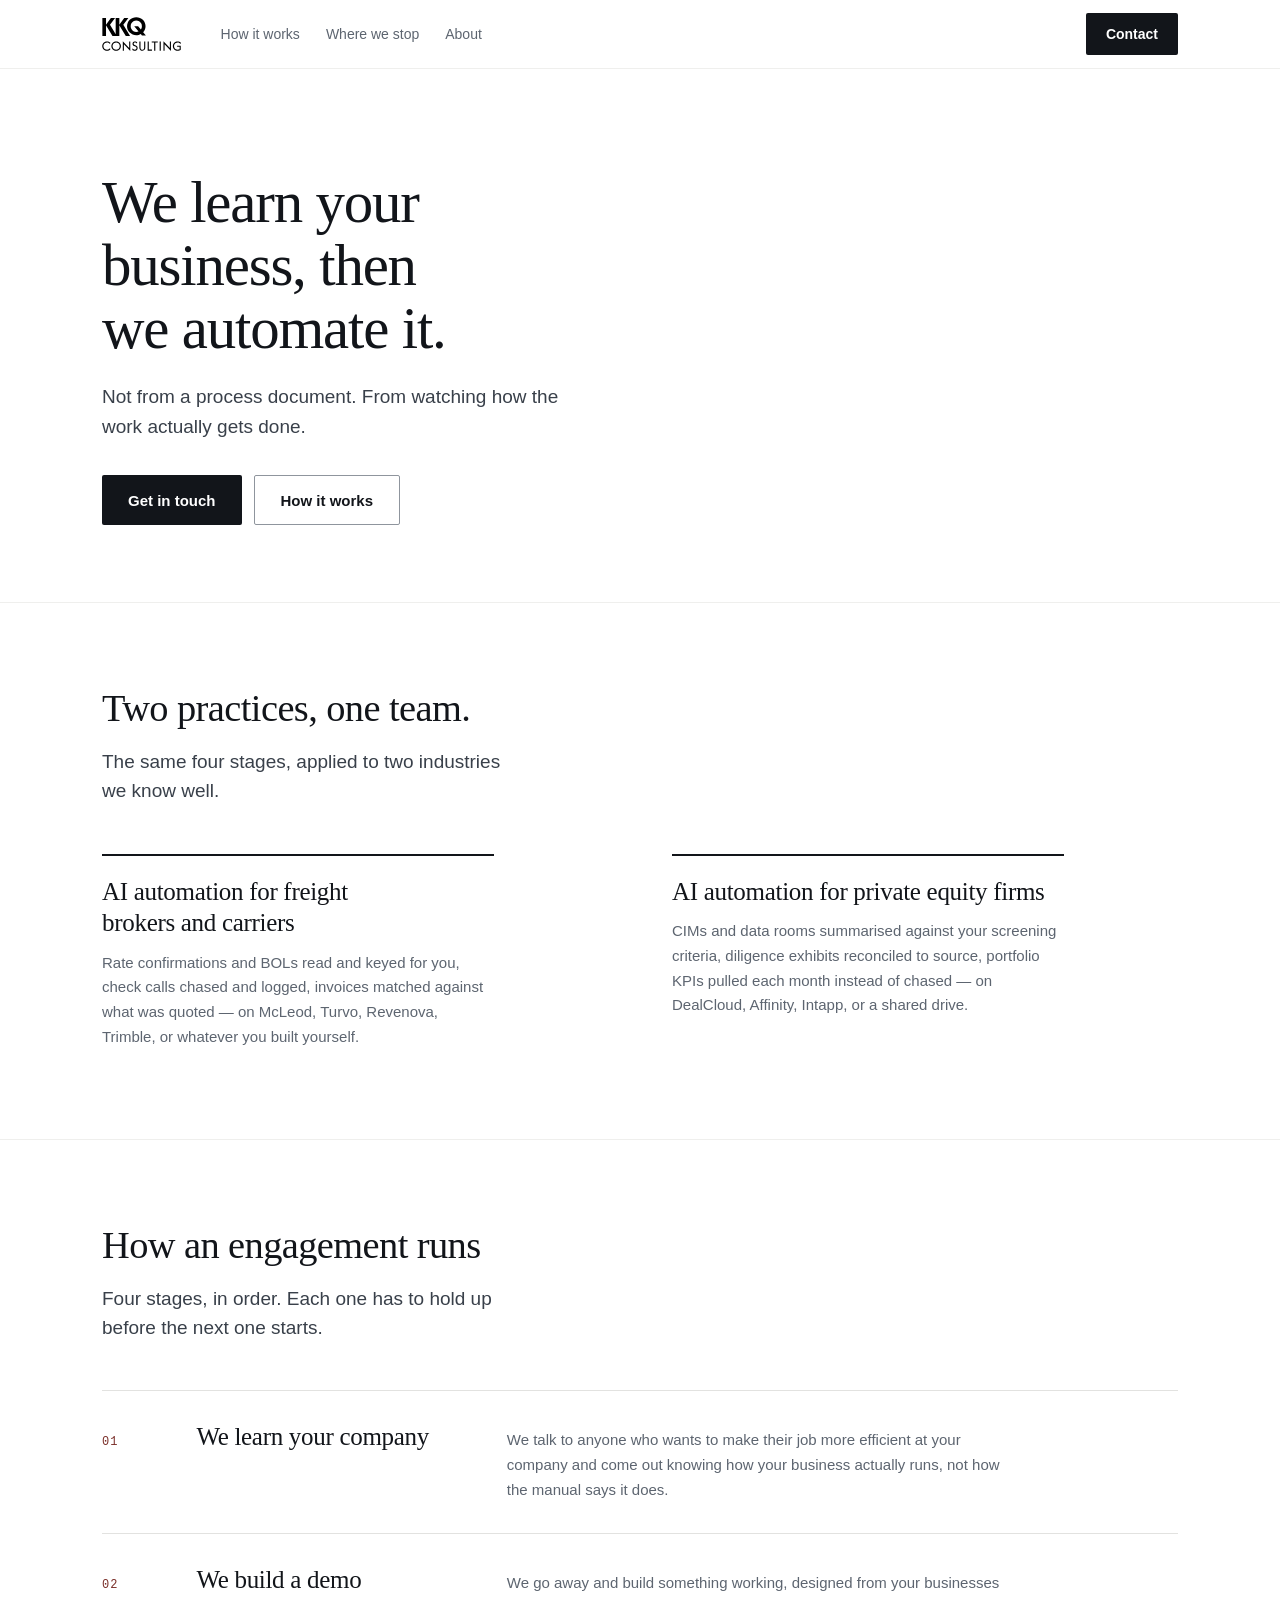
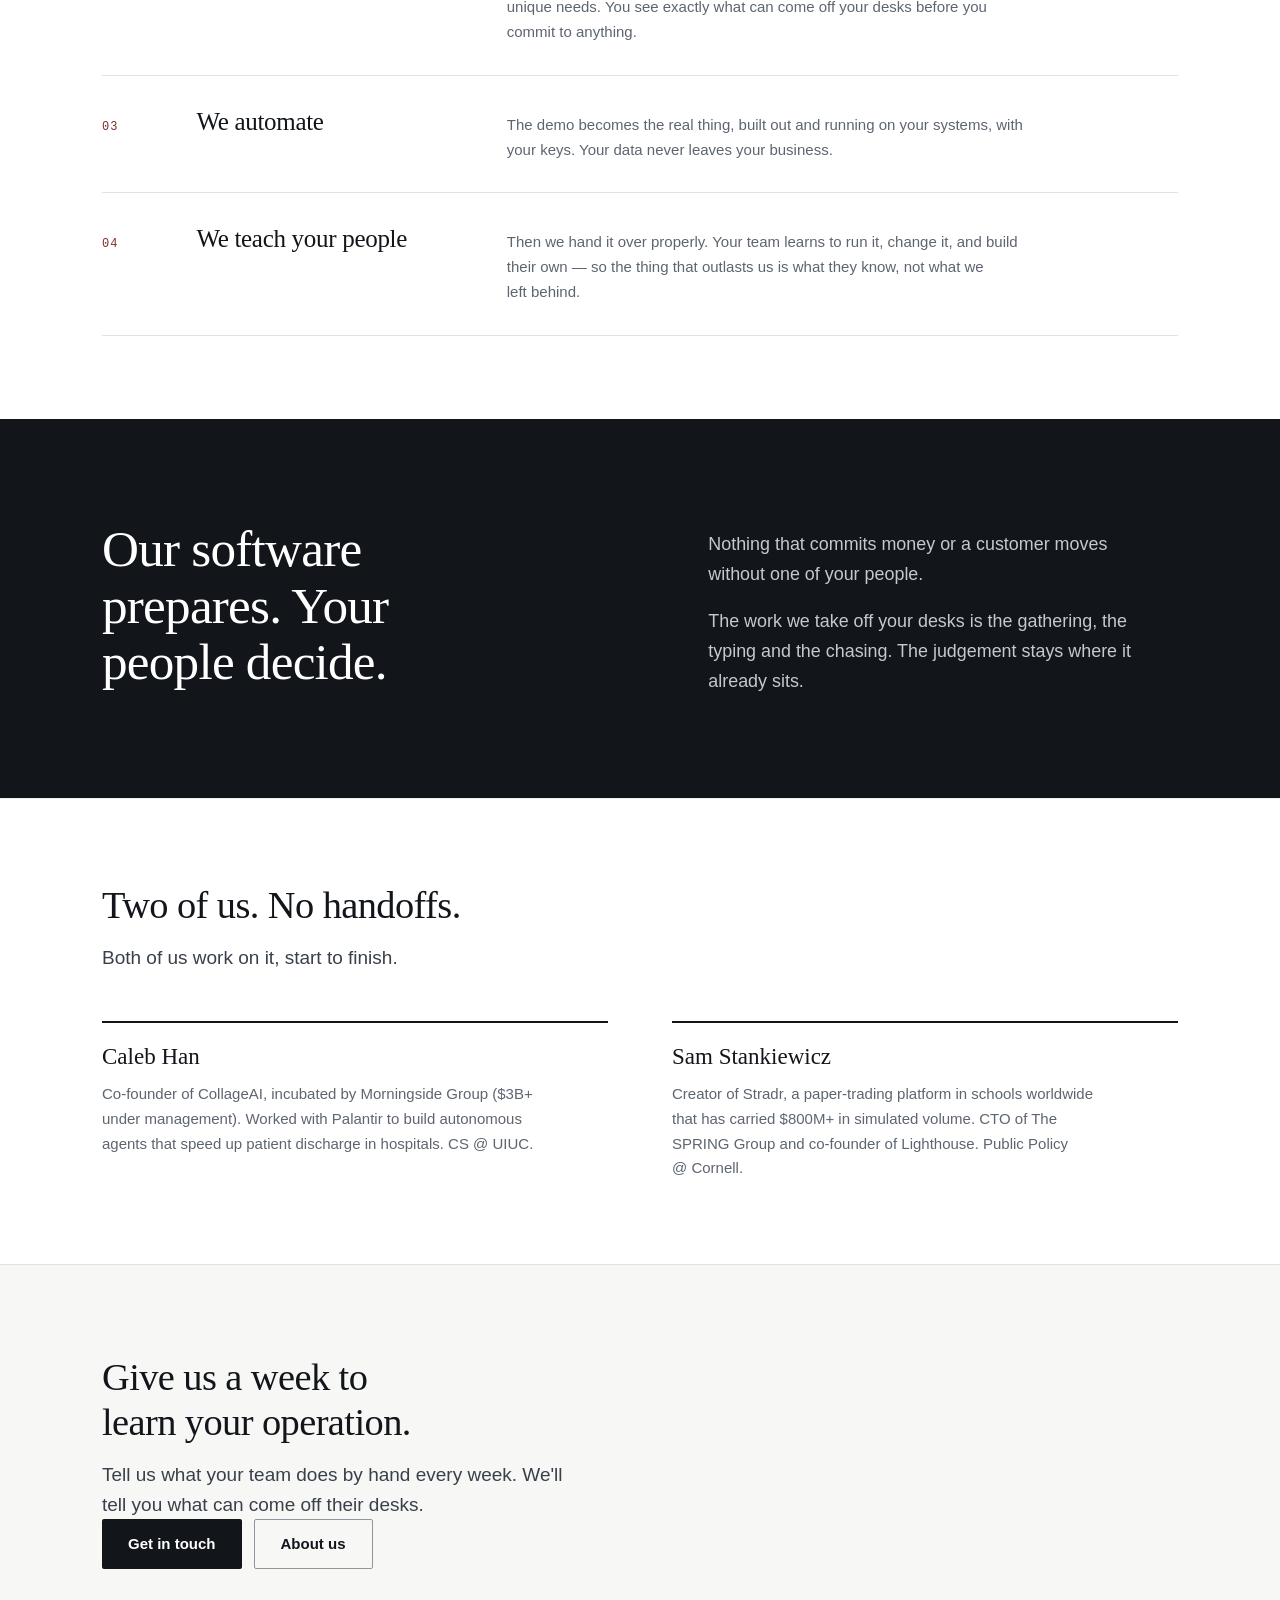
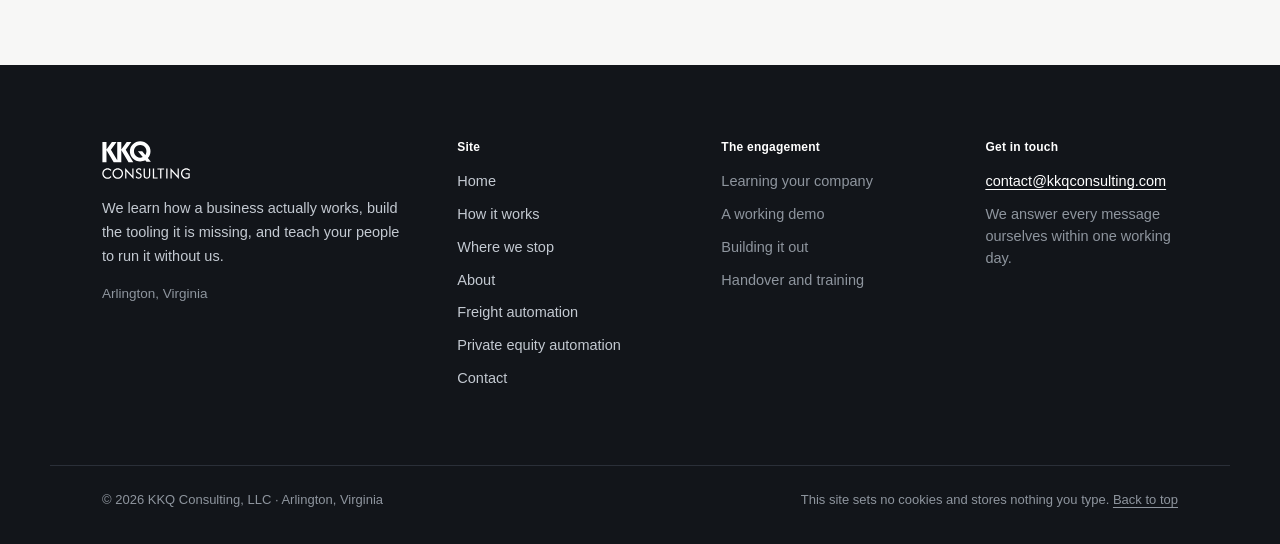
==== index.html @ 02ebf035 "copy: shorten school lines, replace 'No bench' with 'No handoffs' - Computer science at UIUC -> CS @" ====
<!DOCTYPE html>
<html lang="en">
<head>
<meta charset="utf-8">
<meta name="viewport" content="width=device-width, initial-scale=1">
<title>AI Automation for Freight &amp; Private Equity | KKQ Consulting</title>
<meta name="description" content="A two-person team in Arlington, Virginia. We learn how your business runs, build a working demo, automate it, and teach your people to run it without us.">
<link rel="canonical" href="https://kkqconsulting.com/">
<link rel="stylesheet" href="/style.css">
<link rel="icon" href="/favicon.svg">
<link rel="apple-touch-icon" href="/apple-touch-icon.png">
<meta property="og:type" content="website">
<meta property="og:site_name" content="KKQ Consulting">
<meta property="og:title" content="AI Automation for Freight &amp; Private Equity | KKQ Consulting">
<meta property="og:description" content="A two-person team in Arlington, Virginia. We learn how your business runs, build a working demo, automate it, and teach your people to run it without us.">
<meta property="og:url" content="https://kkqconsulting.com/">
<meta property="og:image" content="https://kkqconsulting.com/og.png">
<meta property="og:image:type" content="image/png">
<meta property="og:image:width" content="1200">
<meta property="og:image:height" content="630">
<meta property="og:image:alt" content="KKQ Consulting wordmark in white on a near-black card, above the line: We learn your business, then we automate it.">
<meta name="twitter:card" content="summary_large_image">
<script type="application/ld+json">
{
 "@context": "https://schema.org",
 "@graph": [
  {
   "@type": "Organization",
   "@id": "https://kkqconsulting.com/#organization",
   "name": "KKQ Consulting",
   "legalName": "KKQ Consulting, LLC",
   "url": "https://kkqconsulting.com/",
   "email": "contact@kkqconsulting.com",
   "description": "KKQ Consulting is a two-person consultancy in Arlington, Virginia. We learn how freight companies and private equity firms actually run, build the automation they are missing on their own systems and keys, and teach their people to run it without us.",
   "logo": {
    "@type": "ImageObject",
    "@id": "https://kkqconsulting.com/#logo",
    "url": "https://kkqconsulting.com/brand-logo.png",
    "contentUrl": "https://kkqconsulting.com/brand-logo.png",
    "width": 1538,
    "height": 882,
    "caption": "KKQ Consulting"
   },
   "image": {
    "@id": "https://kkqconsulting.com/#logo"
   },
   "address": {
    "@type": "PostalAddress",
    "addressLocality": "Arlington",
    "addressRegion": "VA",
    "addressCountry": "US"
   },
   "areaServed": {
    "@type": "Country",
    "name": "United States"
   },
   "numberOfEmployees": {
    "@type": "QuantitativeValue",
    "value": 2
   },
   "knowsAbout": [
    "Freight brokerage operations",
    "Transportation management systems",
    "Business process automation",
    "Applied artificial intelligence",
    "Private equity deal operations",
    "Portfolio company reporting"
   ],
   "contactPoint": [
    {
     "@type": "ContactPoint",
     "contactType": "sales",
     "email": "contact@kkqconsulting.com",
     "url": "https://kkqconsulting.com/contact",
     "areaServed": "US",
     "availableLanguage": "English"
    }
   ]
  },
  {
   "@type": "WebSite",
   "@id": "https://kkqconsulting.com/#website",
   "url": "https://kkqconsulting.com/",
   "name": "KKQ Consulting",
   "publisher": {
    "@id": "https://kkqconsulting.com/#organization"
   },
   "inLanguage": "en-US"
  },
  {
   "@type": "WebPage",
   "@id": "https://kkqconsulting.com/#webpage",
   "url": "https://kkqconsulting.com/",
   "name": "AI Automation for Freight & Private Equity | KKQ Consulting",
   "isPartOf": {
    "@id": "https://kkqconsulting.com/#website"
   },
   "about": {
    "@id": "https://kkqconsulting.com/#organization"
   },
   "inLanguage": "en-US"
  }
 ]
}
</script>
</head>
<body>
<a class="skip" href="#main">Skip to content</a>

<nav><div class="nav-in">
  <a href="/" class="brand"><img src="/logoBlack.svg" alt="KKQ Consulting" width="65" height="28"></a>
  <div class="nav-links">
    <a href="/#how">How it works</a><a href="/#stop">Where we stop</a><a href="/about">About</a>
  </div>
  <div class="nav-cta"><a href="/contact" class="btn btn-p">Contact</a></div>
</div></nav>

<main id="main">
<div id="top" class="hero"><div class="wrap">
  <h1>We learn your business, then we automate it.</h1>
  <p class="lede">Not from a process document. From watching how the work actually gets done.</p>
  <div class="hero-btns">
    <a href="/contact" class="btn btn-p btn-lg">Get in touch</a>
    <a href="#how" class="btn btn-g btn-lg">How it works</a>
  </div>
</div></div>

<section id="practices"><div class="wrap">
  <div class="head">
    <h2>Two practices, one team.</h2>
    <p class="lede">The same four stages, applied to two industries we know well.</p>
  </div>
  <div class="pair">
    <div class="hero-side">
      <h3><a href="https://freight.kkqconsulting.com/">AI automation for freight brokers and carriers</a></h3>
      <p>Rate confirmations and BOLs read and keyed for you, check calls chased and logged, invoices matched against what was quoted — on McLeod, Turvo, Revenova, Trimble, or whatever you built yourself.</p>
    </div>
    <div class="hero-side">
      <h3><a href="https://pe.kkqconsulting.com/">AI automation for private equity firms</a></h3>
      <p>CIMs and data rooms summarised against your screening criteria, diligence exhibits reconciled to source, portfolio KPIs pulled each month instead of chased — on DealCloud, Affinity, Intapp, or a shared drive.</p>
    </div>
  </div>
</div></section>

<section id="how"><div class="wrap">
  <div class="head">
    <h2>How an engagement runs</h2>
    <p class="lede">Four stages, in order. Each one has to hold up before the next one starts.</p>
  </div>
  <ol class="steps">
    <li class="st">
      <span class="n">01</span>
      <h3>We learn your company</h3>
      <p>We talk to anyone who wants to make their job more efficient at your company and come out knowing how your business actually runs, not how the manual says it does.</p>
    </li>
    <li class="st">
      <span class="n">02</span>
      <h3>We build a demo</h3>
      <p>We go away and build something working, designed from your businesses unique needs. You see exactly what can come off your desks before you commit to anything.</p>
    </li>
    <li class="st">
      <span class="n">03</span>
      <h3>We automate</h3>
      <p>The demo becomes the real thing, built out and running on your systems, with your keys. Your data never leaves your business.</p>
    </li>
    <li class="st">
      <span class="n">04</span>
      <h3>We teach your people</h3>
      <p>Then we hand it over properly. Your team learns to run it, change it, and build their own — so the thing that outlasts us is what they know, not what we left behind.</p>
    </li>
  </ol>
</div></section>

<section class="dark" id="stop"><div class="wrap dark-in">
  <h2>Our software prepares. Your people decide.</h2>
  <div class="dark-body">
    <p>Nothing that commits money or a customer moves without one of your people.</p>
    <p>The work we take off your desks is the gathering, the typing and the chasing. The judgement stays where it already sits.</p>
  </div>
</div></section>

<section id="who"><div class="wrap">
  <div class="head"><h2>Two of us. No handoffs.</h2>
    <p class="lede">Both of us work on it, start to finish.</p></div>
  <div class="two">
    <div class="who"><div class="nm">Caleb Han</div>
      <p>Co-founder of CollageAI, incubated by Morningside Group ($3B+ under management). Worked with Palantir to build autonomous agents that speed up patient discharge in hospitals. CS @ UIUC.</p></div>
    <div class="who"><div class="nm">Sam Stankiewicz</div>
      <p>Creator of Stradr, a paper-trading platform in schools worldwide that has carried $800M+ in simulated volume. CTO of The SPRING Group and co-founder of Lighthouse. Public Policy @ Cornell.</p></div>
  </div>
</div></section>

<section class="cta" id="contact"><div class="wrap">
  <h2>Give us a week to learn your operation.</h2>
  <p class="lede">Tell us what your team does by hand every week. We'll tell you what can come off their desks.</p>
  <div class="hero-btns">
    <a class="btn btn-p btn-lg" href="/contact">Get in touch</a>
    <a class="btn btn-g btn-lg" href="/about">About us</a>
  </div>
</div></section>
</main>

<footer>
  <div class="wrap f-top">
    <div class="f-about">
      <a href="/" class="brand"><img src="/logoWhite.svg" alt="KKQ Consulting" width="65" height="28" loading="lazy"></a>
      <p>We learn how a business actually works, build the tooling it is missing, and teach your people to run it without us.</p>
      <p class="f-loc">Arlington, Virginia</p>
    </div>

    <nav class="f-col" aria-label="Footer">
      <h2>Site</h2>
      <ul>
        <li><a href="/">Home</a></li>
        <li><a href="/#how">How it works</a></li>
        <li><a href="/#stop">Where we stop</a></li>
        <li><a href="/about">About</a></li>
        <li><a href="https://freight.kkqconsulting.com/">Freight automation</a></li>
        <li><a href="https://pe.kkqconsulting.com/">Private equity automation</a></li>
        <li><a href="/contact">Contact</a></li>
      </ul>
    </nav>

    <div class="f-col">
      <h2>The engagement</h2>
      <ol class="f-steps">
        <li>Learning your company</li>
        <li>A working demo</li>
        <li>Building it out</li>
        <li>Handover and training</li>
      </ol>
    </div>

    <div class="f-col">
      <h2>Get in touch</h2>
      <ul class="f-contact">
        <li><a href="mailto:contact@kkqconsulting.com">contact@kkqconsulting.com</a></li>
        <li>We answer every message ourselves within one working day.</li>
      </ul>
    </div>
  </div>

  <div class="wrap f-bot">
    <p>&copy; 2026 KKQ Consulting, LLC &middot; Arlington, Virginia</p>
    <p>This site sets no cookies and stores nothing you type. <a href="#top">Back to top</a></p>
  </div>
</footer>
</body>
</html>
---- style.css ----
:root{
  --ink:#12151a; --ink-2:#39404a; --ink-3:#5d6570; --ink-4:#676e78;
  --paper:#fff; --panel:#f7f7f6; --line:#e2e2e0; --line-2:#efefed;
  --ox:#7a2e28; --dark:#12151a;
  --dark-2:#1b1f26; --on-dark:#c3c9d1; --on-dark-2:#8e959e; --dark-line:#2a2f38;
  --serif:"Iowan Old Style","Palatino Linotype",Palatino,"Book Antiqua",Georgia,serif;
  --sans:-apple-system,BlinkMacSystemFont,"Segoe UI","Helvetica Neue",Helvetica,Arial,sans-serif;
  --mono:ui-monospace,"SF Mono",SFMono-Regular,Menlo,Consolas,monospace;
  --max:1180px;
  --gutter:clamp(22px,4.4vw,52px);
  --nav-h:68px;
  --z-sticky:60; --z-overlay:80;
}
*{box-sizing:border-box;margin:0;padding:0}
html{scroll-behavior:smooth;scroll-padding-top:calc(var(--nav-h) + 12px);-webkit-text-size-adjust:100%}
body{background:var(--paper);color:var(--ink);font:16px/1.6 var(--sans);
  -webkit-font-smoothing:antialiased;-moz-osx-font-smoothing:grayscale}
.wrap{max-width:var(--max);margin:0 auto;padding:0 var(--gutter)}
a{color:inherit;text-decoration:none}
ul,ol{list-style:none}
:focus-visible{outline:2px solid var(--ox);outline-offset:3px}
.btn-p:focus-visible,.dark a:focus-visible,footer a:focus-visible{outline-color:#fff}

.skip{position:absolute;left:-9999px;top:0;z-index:var(--z-overlay)}
.skip:focus{left:var(--gutter);top:10px;background:var(--ink);color:#fff;
  padding:10px 16px;border-radius:2px;font:600 14px/1 var(--sans)}

h1{font:400 clamp(36px,4.6vw,62px)/1.07 var(--serif);letter-spacing:-.02em;text-wrap:balance}
h2{font:400 clamp(27px,3vw,39px)/1.16 var(--serif);letter-spacing:-.015em;text-wrap:balance}
h3{text-wrap:balance}
p{text-wrap:pretty}
.lede{font:400 clamp(17px,1.5vw,19px)/1.55 var(--sans);color:var(--ink-2)}

/* ---------- nav ---------- */
body>nav{position:sticky;top:0;z-index:var(--z-sticky);background:rgba(255,255,255,.93);
  backdrop-filter:blur(12px);-webkit-backdrop-filter:blur(12px);border-bottom:1px solid var(--line-2)}
@supports not ((backdrop-filter:blur(1px)) or (-webkit-backdrop-filter:blur(1px))){body>nav{background:#fff}}
.nav-in{max-width:var(--max);margin:0 auto;padding:0 var(--gutter);height:var(--nav-h);
  display:flex;align-items:center;gap:28px}
.brand{display:flex;align-items:center;flex-shrink:0}
/* stacked lockup: CONSULTING is ~28% of the height, so it needs ~34px total
   before that line becomes legible */
.brand img{display:block;height:34px;width:auto}
.nav-links{display:flex;gap:26px;margin-left:12px}
.nav-links a{font-size:14px;color:var(--ink-3);transition:color .15s}
.nav-links a:hover{color:var(--ink)}
.nav-links a.on{color:var(--ink);font-weight:600}
.nav-cta{margin-left:auto;flex-shrink:0}

.btn{display:inline-flex;align-items:center;justify-content:center;height:42px;padding:0 20px;
  font:600 14px/1 var(--sans);border-radius:2px;
  transition:background .18s cubic-bezier(.22,1,.36,1),border-color .18s cubic-bezier(.22,1,.36,1),color .18s}
.btn-p{background:var(--ink);color:#fff}.btn-p:hover{background:#2b3139}
.btn-g{border:1px solid #8f959d}.btn-g:hover{border-color:var(--ink);background:var(--panel)}
.btn-lg{height:50px;padding:0 26px;font-size:15px}

/* ---------- hero ---------- */
.hero{padding:clamp(64px,8vw,108px) 0 clamp(56px,6vw,80px)}
.hero-in{display:grid;gap:clamp(36px,5vw,56px)}
.hero h1{max-width:16ch}
.hero .lede{max-width:46ch;margin-top:22px}
.hero-btns{display:flex;gap:12px;margin-top:34px;flex-wrap:wrap}
.hero-side{border-top:1px solid var(--line);padding-top:20px;max-width:44ch}
.hero-side h2,.hero-side h3{font:600 13px/1.4 var(--sans);letter-spacing:0;color:var(--ink);margin-bottom:11px}
.hero-side p{font-size:15px;line-height:1.65;color:var(--ink-3)}
.hero-side p+p{margin-top:12px}
@media(min-width:1000px){
  .hero-in{grid-template-columns:minmax(0,1.5fr) minmax(0,1fr);
    gap:clamp(48px,6vw,88px);align-items:end}
  .hero-side{padding-bottom:6px}
}

/* ---------- video hero (freight) ---------- */
.hero-v{position:relative;isolation:isolate;overflow:hidden;
  min-height:clamp(460px,78vh,760px);display:flex;align-items:center;
  padding:clamp(56px,7vw,96px) 0;background:var(--dark)}
.hero-v video{position:absolute;inset:0;width:100%;height:100%;object-fit:cover;
  z-index:-2;pointer-events:none}
/* legibility scrim: darkest at the left, where the type sits */
.hero-v::after{content:"";position:absolute;inset:0;z-index:-1;
  background:
    /* Pool of shade over the type only. Tuned by measuring composited luminance
       under the real h1/lede boxes across the clip: holds 4:1 on the headline
       and 6:1 on the lede at their worst frames while leaving ~82% of the
       footage's brightness intact. */
    radial-gradient(ellipse 66% 86% at 20% 46%,
      rgba(9,11,15,.86) 0%,
      rgba(9,11,15,.80) 30%,
      rgba(9,11,15,.56) 56%,
      rgba(9,11,15,.18) 78%,
      rgba(9,11,15,0) 100%),
    /* keeps the white nav from floating on a bright frame */
    linear-gradient(to bottom,rgba(9,11,15,.34) 0%,rgba(9,11,15,0) 20%),
    /* faint overall settle so the footage sits in the palette */
    linear-gradient(rgba(9,11,15,.04),rgba(9,11,15,.04))}
/* Same shell with no footage behind it: solid panel, no scrim to composite.
   Drop `plain`, add the <video> + toggle, and the media hero takes over. */
.hero-v.plain{background:var(--dark);min-height:clamp(400px,62vh,600px)}
.hero-v.plain::after{content:none}
/* the halo only exists to fight busy footage; on a flat panel it just smears */
.hero-v.plain h1,.hero-v.plain .lede{text-shadow:none}
/* no scrim to stay inside of, so the headline gets a wider measure */
.hero-v.plain h1{max-width:24ch}

/* .wrap is a flex item here; without this it shrinks to its content and the
   auto margins centre it, pulling the type off the page's left gutter. */
.hero-v>.wrap{width:100%}
/* A soft halo carries local legibility over the busiest frames, so the scrim
   can stay light enough to keep the footage visible. */
.hero-v h1{color:#fff;max-width:20ch;
  text-shadow:0 2px 28px rgba(6,8,12,.55),0 1px 4px rgba(6,8,12,.40)}
.hero-v .lede{color:#eef1f4;max-width:44ch;margin-top:20px;
  text-shadow:0 1px 12px rgba(6,8,12,.55),0 1px 3px rgba(6,8,12,.40)}
.hero-v .hero-btns{margin-top:32px}
.hero-v .btn-g{border-color:rgba(255,255,255,.62);color:#fff}
.hero-v .btn-g:hover{border-color:#fff;background:rgba(255,255,255,.14)}
/* keeps the dark fill (site convention) but stops the edge dissolving into the video */
.hero-v .btn-p{box-shadow:inset 0 0 0 1px rgba(255,255,255,.22)}
.hero-v .btn-p:hover{background:#2b3139}

/* Narrow screens: the headline reflows to the full width, so a left-weighted
   pool can't cover it. Swap to a vertical scrim weighted to the text band. */
@media(max-width:820px){
  .hero-v::after{
    background:
      linear-gradient(to bottom,
        rgba(9,11,15,.34) 0%,
        rgba(9,11,15,.50) 28%,
        rgba(9,11,15,.56) 62%,
        rgba(9,11,15,.38) 100%),
      linear-gradient(rgba(9,11,15,.04),rgba(9,11,15,.04))}
}

/* play/pause */
.vtoggle{position:absolute;right:var(--gutter);bottom:clamp(18px,3vw,28px);z-index:2;
  width:42px;height:42px;display:grid;place-items:center;cursor:pointer;
  color:#fff;background:rgba(9,11,15,.42);border:1px solid rgba(255,255,255,.34);
  border-radius:50%;-webkit-backdrop-filter:blur(6px);backdrop-filter:blur(6px);
  transition:background .18s cubic-bezier(.22,1,.36,1),border-color .18s,transform .18s}
.vtoggle:hover{background:rgba(9,11,15,.66);border-color:rgba(255,255,255,.7)}
.vtoggle:active{transform:scale(.94)}
.vtoggle svg{width:14px;height:14px;fill:currentColor;display:block}
/* optical centring: the play triangle reads left-heavy inside a circle */
.vtoggle .i-play{display:none;margin-left:2px}
.vtoggle[data-paused="true"] .i-play{display:block}
.vtoggle[data-paused="true"] .i-pause{display:none}

/* two equal columns using the light .hero-side treatment */
.pair{display:grid;gap:32px}
@media(min-width:760px){.pair{grid-template-columns:1fr 1fr;gap:clamp(36px,5vw,64px)}}

/* ---------- sections ---------- */
section{padding:clamp(56px,6.5vw,88px) 0;border-top:1px solid var(--line-2)}
.head{max-width:46ch;margin-bottom:clamp(32px,4vw,48px)}
.head .lede{margin-top:16px;max-width:52ch}

/* engagement — a real ordered sequence, not section scaffolding */
.steps{border-top:1px solid var(--line)}
.st{border-bottom:1px solid var(--line);padding:clamp(22px,2.4vw,30px) 0;display:grid;
  grid-template-columns:1fr;gap:10px;align-items:baseline}
.st .n{font:500 12px/1.5 var(--mono);letter-spacing:.08em;color:var(--ox)}
.st h3{font:400 clamp(21px,2vw,25px)/1.26 var(--serif);letter-spacing:-.012em}
.st p{font-size:15px;line-height:1.65;color:var(--ink-3);max-width:62ch}
@media(min-width:820px){
  .st{grid-template-columns:3.5rem minmax(0,17rem) minmax(0,1fr);gap:clamp(24px,3vw,44px)}
}

/* ---------- where we stop ---------- */
.dark{background:var(--dark);color:#fff;border-top:none;padding:clamp(72px,8vw,110px) 0}
.dark-in{display:grid;gap:clamp(28px,4vw,56px)}
.dark h2{color:#fff;max-width:17ch;font-size:clamp(31px,4vw,52px);line-height:1.1}
.dark p{color:var(--on-dark);max-width:46ch;font-size:clamp(16px,1.4vw,18.5px);line-height:1.65}
.dark p+p{margin-top:18px}
@media(min-width:900px){
  .dark-in{grid-template-columns:minmax(0,1.1fr) minmax(0,1fr);align-items:start;
    gap:clamp(48px,7vw,96px)}
  .dark .dark-body{padding-top:9px}
}

/* ---------- who ---------- */
.two{display:grid;grid-template-columns:1fr;gap:32px}
.who{border-top:2px solid var(--ink);padding-top:20px}
.who .nm{font:400 23px/1.2 var(--serif);margin-bottom:12px}
.who p{font-size:15px;color:var(--ink-3);line-height:1.65;max-width:52ch}
@media(min-width:760px){.two{grid-template-columns:1fr 1fr;gap:clamp(36px,5vw,64px)}}

/* ---------- closing cta ---------- */
.cta{background:var(--panel);padding:clamp(64px,7vw,92px) 0;border-top:1px solid var(--line)}
.cta-in{display:grid;gap:28px;align-items:end}
.cta h2{max-width:19ch}
.cta .lede{max-width:44ch;margin-top:16px}
@media(min-width:880px){
  .cta-in{grid-template-columns:minmax(0,1fr) auto;gap:clamp(40px,6vw,80px)}
  .cta .hero-btns{margin-top:0;padding-bottom:6px}
}

/* ---------- footer ---------- */
footer{background:var(--dark);color:var(--on-dark);
  padding:clamp(56px,6vw,80px) 0 clamp(26px,3vw,34px)}
footer .brand img{height:38px}
.f-top{display:grid;gap:clamp(36px,4vw,48px)}
@media(min-width:700px){.f-top{grid-template-columns:1fr 1fr}}
@media(min-width:1000px){
  /* Site column now carries the two practice links, so it needs more room */
  .f-top{grid-template-columns:minmax(0,1.5fr) minmax(0,1.05fr) minmax(0,1.05fr) minmax(0,.95fr);
    gap:clamp(32px,4vw,56px)}
}
.f-about p{font-size:14.5px;line-height:1.65;color:var(--on-dark);max-width:38ch;margin-top:18px}
.f-about .f-loc{color:var(--on-dark-2);font-size:13.5px;margin-top:14px}
.f-col h2{font:600 12px/1 var(--sans);letter-spacing:.02em;color:#fff;margin-bottom:18px}
.f-col li{font-size:14.5px;line-height:1.5;color:var(--on-dark);margin-bottom:11px}
.f-col a{color:var(--on-dark);transition:color .15s}
.f-col a:hover{color:#fff;text-decoration:underline;text-underline-offset:3px}
.f-steps li,.f-contact li{color:var(--on-dark-2)}
.f-contact a{color:#fff;text-decoration:underline;text-underline-offset:3px}

.f-bot{margin-top:clamp(44px,5vw,64px);padding-top:24px;border-top:1px solid var(--dark-line);
  display:flex;flex-wrap:wrap;gap:10px 28px;justify-content:space-between;align-items:baseline}
.f-bot p{font-size:13px;line-height:1.6;color:var(--on-dark-2)}
.f-bot a{color:var(--on-dark-2);text-decoration:underline;text-underline-offset:3px}
.f-bot a:hover{color:#fff}

/* ---------- interior pages ---------- */
.page-head{padding:clamp(52px,6vw,88px) 0 0}
.page-head h1{max-width:17ch}
.page-head .lede{max-width:52ch;margin-top:22px}
.rule{border-top:1px solid var(--line);margin-top:clamp(40px,5vw,60px)}

.block{padding:clamp(40px,4.5vw,58px) 0;border-bottom:1px solid var(--line-2)}
.block:last-of-type{border-bottom:none}
.block-in{display:grid;grid-template-columns:1fr;gap:14px;align-items:baseline}
.block h2{font-size:clamp(22px,2.2vw,28px)}
.block p{font-size:16px;line-height:1.7;color:var(--ink-3);max-width:66ch}
.block p+p{margin-top:16px}
.block b{color:var(--ink);font-weight:600}
@media(min-width:820px){
  .block-in{grid-template-columns:minmax(0,15rem) minmax(0,1fr);gap:clamp(28px,4vw,56px)}
}
.ph{color:var(--ink-4);font-style:italic}

.bios{display:grid;grid-template-columns:1fr;gap:32px;margin-top:8px}
.bio{border-top:2px solid var(--ink);padding-top:20px}
/* 4:5 portrait. Only one founder photo exists so far; capping the width keeps the
   row even rather than leaving a full-column gap next to it. */
.bio-portrait{display:block;width:100%;max-width:196px;aspect-ratio:4/5;
  object-fit:cover;margin-bottom:18px}
.bio .nm{font:400 24px/1.2 var(--serif);margin-bottom:14px}
.bio p{font-size:15px;color:var(--ink-3);line-height:1.7;max-width:50ch}
.bio .meta{margin-top:18px;font:400 13.5px/1.6 var(--sans);color:var(--ink-4)}
.bio .meta a{text-decoration:underline;text-underline-offset:2px}
@media(min-width:760px){.bios{grid-template-columns:1fr 1fr;gap:clamp(40px,5vw,64px)}}

/* ---------- contact ---------- */
form{max-width:560px}
.field{margin-bottom:20px}
.field label{display:block;font:600 13.5px/1 var(--sans);color:var(--ink);margin-bottom:8px}
.field input,.field textarea,.field select{width:100%;border:1px solid #cfd0cd;background:#fff;
  padding:12px 13px;font:400 15px/1.5 var(--sans);color:var(--ink);border-radius:2px;
  transition:border-color .15s}
.field input::placeholder,.field textarea::placeholder{color:var(--ink-4)}
.field input:hover,.field textarea:hover,.field select:hover{border-color:#a9aba7}
.field input:focus,.field textarea:focus,.field select:focus{outline:2px solid var(--ox);
  outline-offset:1px;border-color:transparent}
.field textarea{min-height:120px;resize:vertical}
.hint{font-size:13px;line-height:1.6;color:var(--ink-4)}
.contact-grid{display:grid;grid-template-columns:1fr;gap:40px;align-items:start}
@media(min-width:880px){
  .contact-grid{grid-template-columns:minmax(0,560px) minmax(0,21rem);
    justify-content:space-between;gap:clamp(48px,7vw,88px)}
}
.direct{border-top:2px solid var(--ink);padding-top:20px}
.direct dt{font:600 13.5px/1 var(--sans);color:var(--ink);margin-bottom:7px}
.direct dd{font-size:15px;color:var(--ink-3);margin-bottom:22px;line-height:1.6}
.direct dd:last-child{margin-bottom:0}
.direct dd a{text-decoration:underline;text-underline-offset:2px}

@media(max-width:820px){
  .nav-links{display:none}
}
@media (prefers-reduced-motion:reduce){
  html{scroll-behavior:auto}
  *,*::before,*::after{transition-duration:.01ms!important;animation-duration:.01ms!important}
}

/* ---------- homepage practice hub ---------- */
#practices .hero-side{border-top-width:2px;border-top-color:var(--ink)}
#practices .hero-side h3{font:400 clamp(21px,2vw,25px)/1.26 var(--serif);
  letter-spacing:-.012em;margin-bottom:12px}
#practices .hero-side h3 a{color:var(--ink)}
#practices .hero-side h3 a:hover{text-decoration:underline;text-underline-offset:3px}

/* A live backdrop blur over moving footage recomposites on every frame.
   :has() scopes this to the one page that actually plays video. */
body:has(.hero-v video) > nav{backdrop-filter:none;-webkit-backdrop-filter:none;background:#fff}
body:has(.hero-v video) .vtoggle{backdrop-filter:none;-webkit-backdrop-filter:none;
  background:rgba(9,11,15,.55)}
body:has(.hero-v video) .vtoggle:hover{background:rgba(9,11,15,.72)}
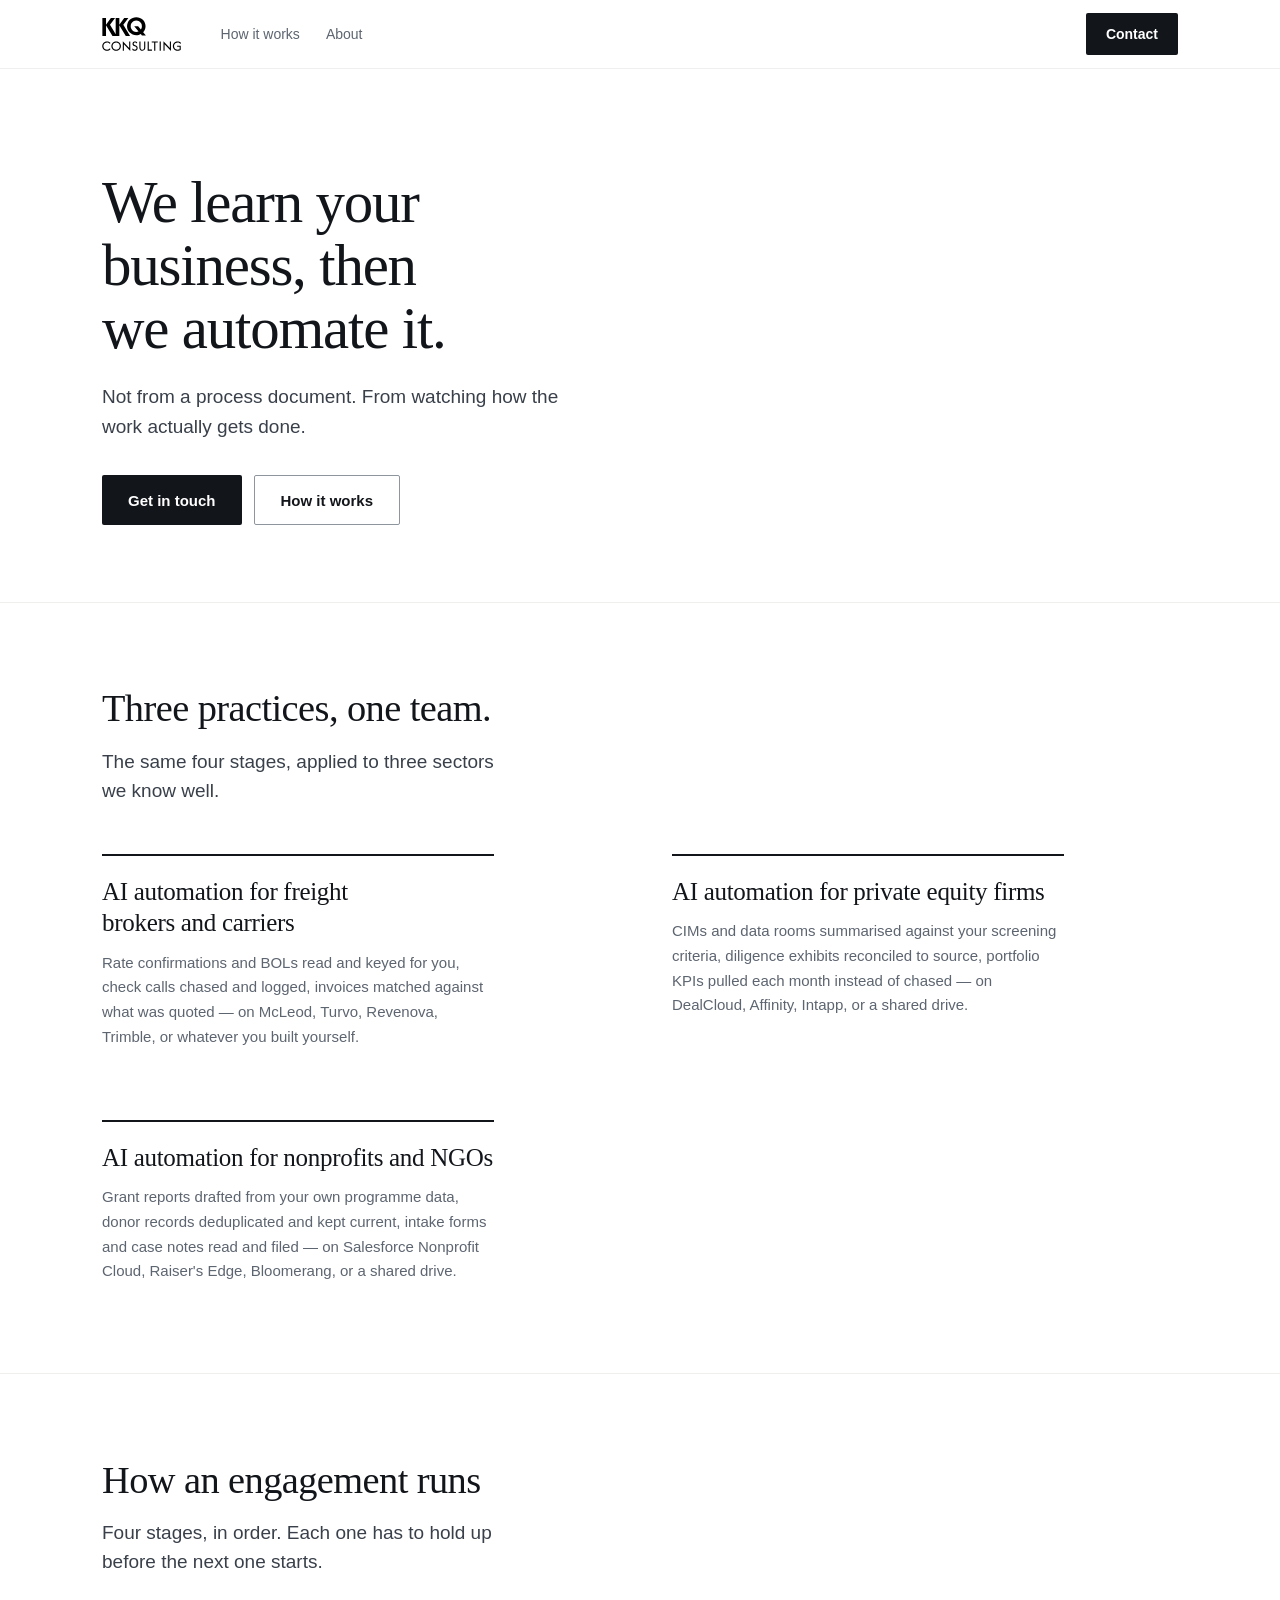
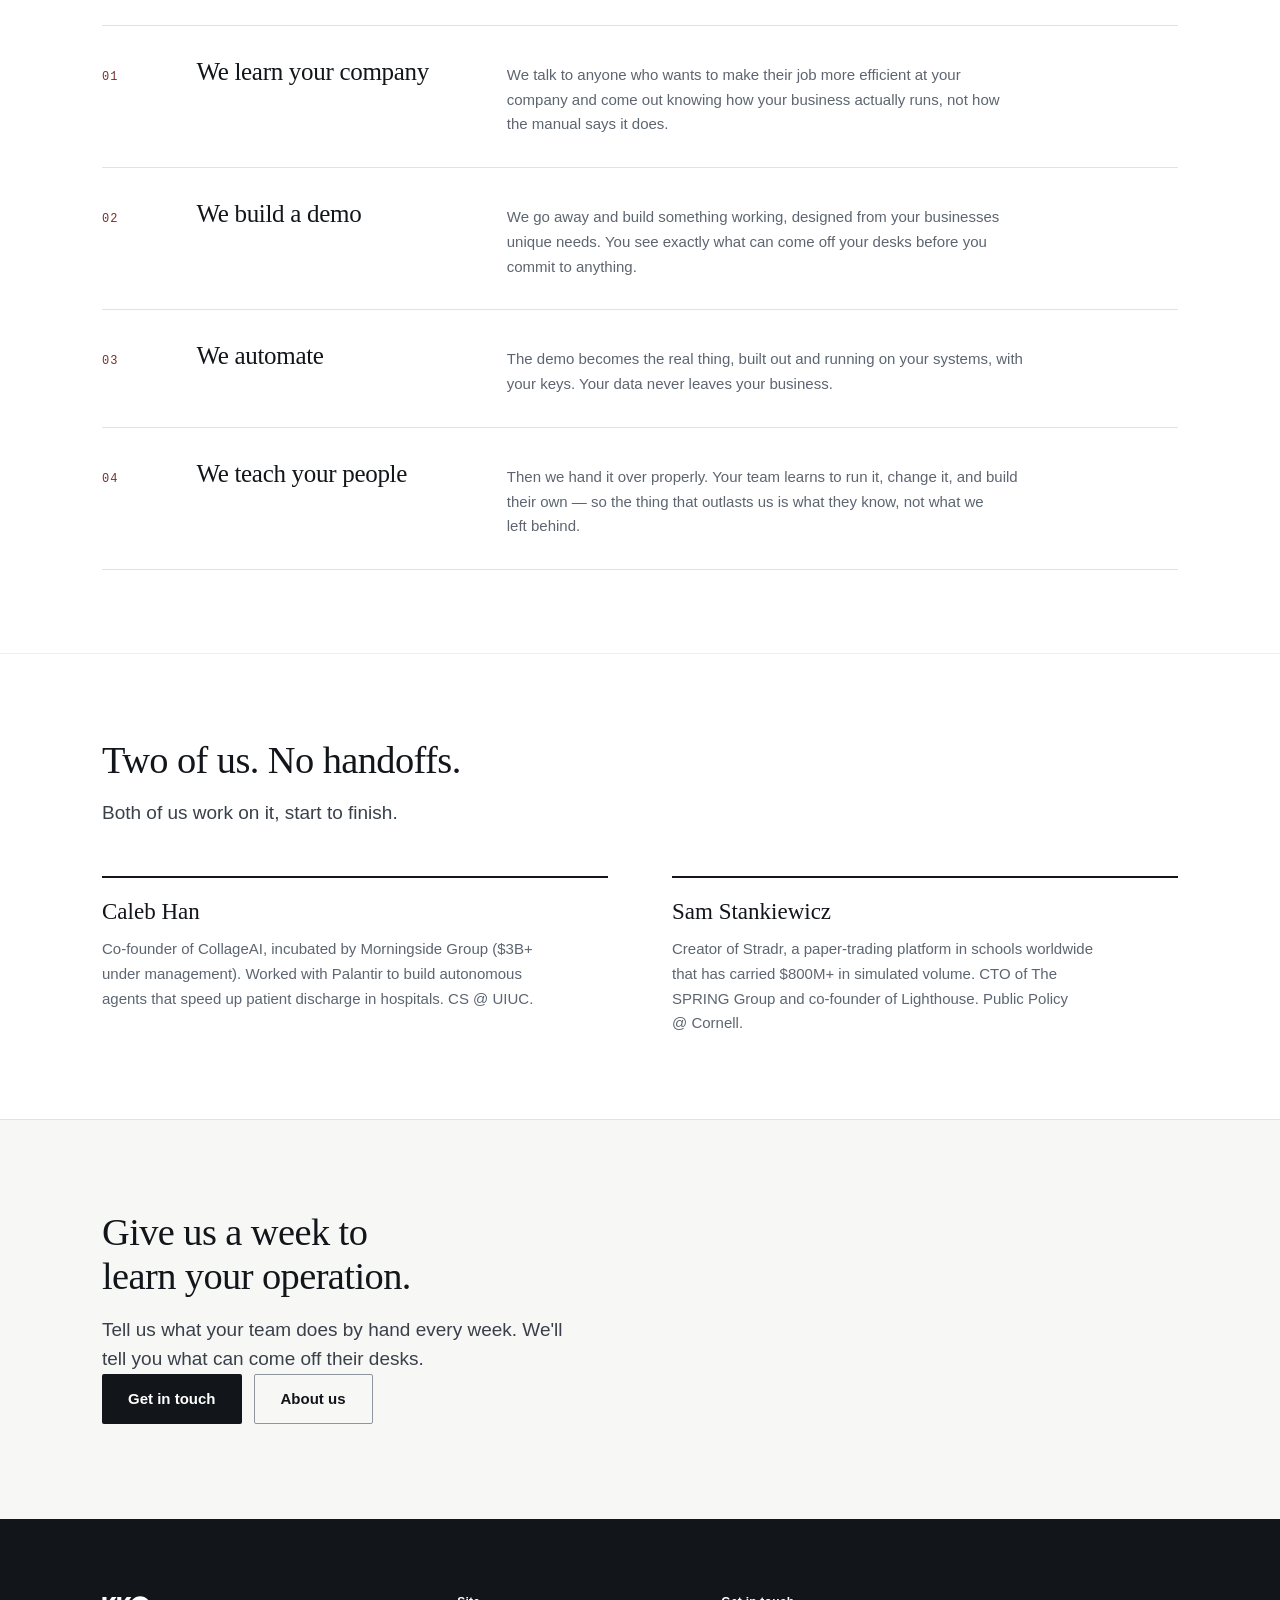
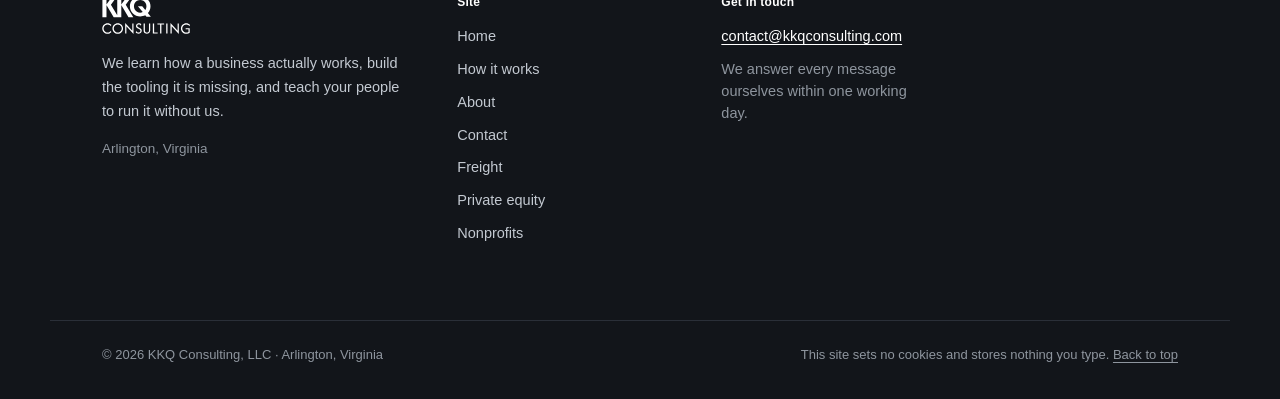
==== commit cd51ccd9: "stash" ====
--- a/index.html
+++ b/index.html
@@ -110,7 +110,7 @@
 <nav><div class="nav-in">
   <a href="/" class="brand"><img src="/logoBlack.svg" alt="KKQ Consulting" width="65" height="28"></a>
   <div class="nav-links">
-    <a href="/#how">How it works</a><a href="/#stop">Where we stop</a><a href="/about">About</a>
+    <a href="/#how">How it works</a><a href="/about">About</a>
   </div>
   <div class="nav-cta"><a href="/contact" class="btn btn-p">Contact</a></div>
 </div></nav>
@@ -127,8 +127,8 @@
 
 <section id="practices"><div class="wrap">
   <div class="head">
-    <h2>Two practices, one team.</h2>
-    <p class="lede">The same four stages, applied to two industries we know well.</p>
+    <h2>Three practices, one team.</h2>
+    <p class="lede">The same four stages, applied to three sectors we know well.</p>
   </div>
   <div class="pair">
     <div class="hero-side">
@@ -139,6 +139,10 @@
       <h3><a href="https://pe.kkqconsulting.com/">AI automation for private equity firms</a></h3>
       <p>CIMs and data rooms summarised against your screening criteria, diligence exhibits reconciled to source, portfolio KPIs pulled each month instead of chased — on DealCloud, Affinity, Intapp, or a shared drive.</p>
     </div>
+    <div class="hero-side">
+      <h3><a href="https://ngo.kkqconsulting.com/">AI automation for nonprofits and NGOs</a></h3>
+      <p>Grant reports drafted from your own programme data, donor records deduplicated and kept current, intake forms and case notes read and filed — on Salesforce Nonprofit Cloud, Raiser's Edge, Bloomerang, or a shared drive.</p>
+    </div>
   </div>
 </div></section>
 
@@ -169,14 +173,6 @@
       <p>Then we hand it over properly. Your team learns to run it, change it, and build their own — so the thing that outlasts us is what they know, not what we left behind.</p>
     </li>
   </ol>
-</div></section>
-
-<section class="dark" id="stop"><div class="wrap dark-in">
-  <h2>Our software prepares. Your people decide.</h2>
-  <div class="dark-body">
-    <p>Nothing that commits money or a customer moves without one of your people.</p>
-    <p>The work we take off your desks is the gathering, the typing and the chasing. The judgement stays where it already sits.</p>
-  </div>
 </div></section>
 
 <section id="who"><div class="wrap">
@@ -213,23 +209,13 @@
       <ul>
         <li><a href="/">Home</a></li>
         <li><a href="/#how">How it works</a></li>
-        <li><a href="/#stop">Where we stop</a></li>
         <li><a href="/about">About</a></li>
-        <li><a href="https://freight.kkqconsulting.com/">Freight automation</a></li>
-        <li><a href="https://pe.kkqconsulting.com/">Private equity automation</a></li>
         <li><a href="/contact">Contact</a></li>
+        <li><a href="https://freight.kkqconsulting.com/">Freight</a></li>
+        <li><a href="https://pe.kkqconsulting.com/">Private equity</a></li>
+        <li><a href="https://ngo.kkqconsulting.com/">Nonprofits</a></li>
       </ul>
     </nav>
-
-    <div class="f-col">
-      <h2>The engagement</h2>
-      <ol class="f-steps">
-        <li>Learning your company</li>
-        <li>A working demo</li>
-        <li>Building it out</li>
-        <li>Handover and training</li>
-      </ol>
-    </div>
 
     <div class="f-col">
       <h2>Get in touch</h2>
--- a/style.css
+++ b/style.css
@@ -264,6 +264,10 @@
 .field textarea{min-height:120px;resize:vertical}
 .hint{font-size:13px;line-height:1.6;color:var(--ink-4)}
 .contact-grid{display:grid;grid-template-columns:1fr;gap:40px;align-items:start}
+/* Each column is one grid item: its heading plus its content. Without the
+   wrapper the headings become grid items of their own, which pushes the form
+   into the narrow track meant for the contact details. */
+.contact-col h2{font-size:clamp(19px,1.8vw,23px);margin-bottom:22px}
 @media(min-width:880px){
   .contact-grid{grid-template-columns:minmax(0,560px) minmax(0,21rem);
     justify-content:space-between;gap:clamp(48px,7vw,88px)}
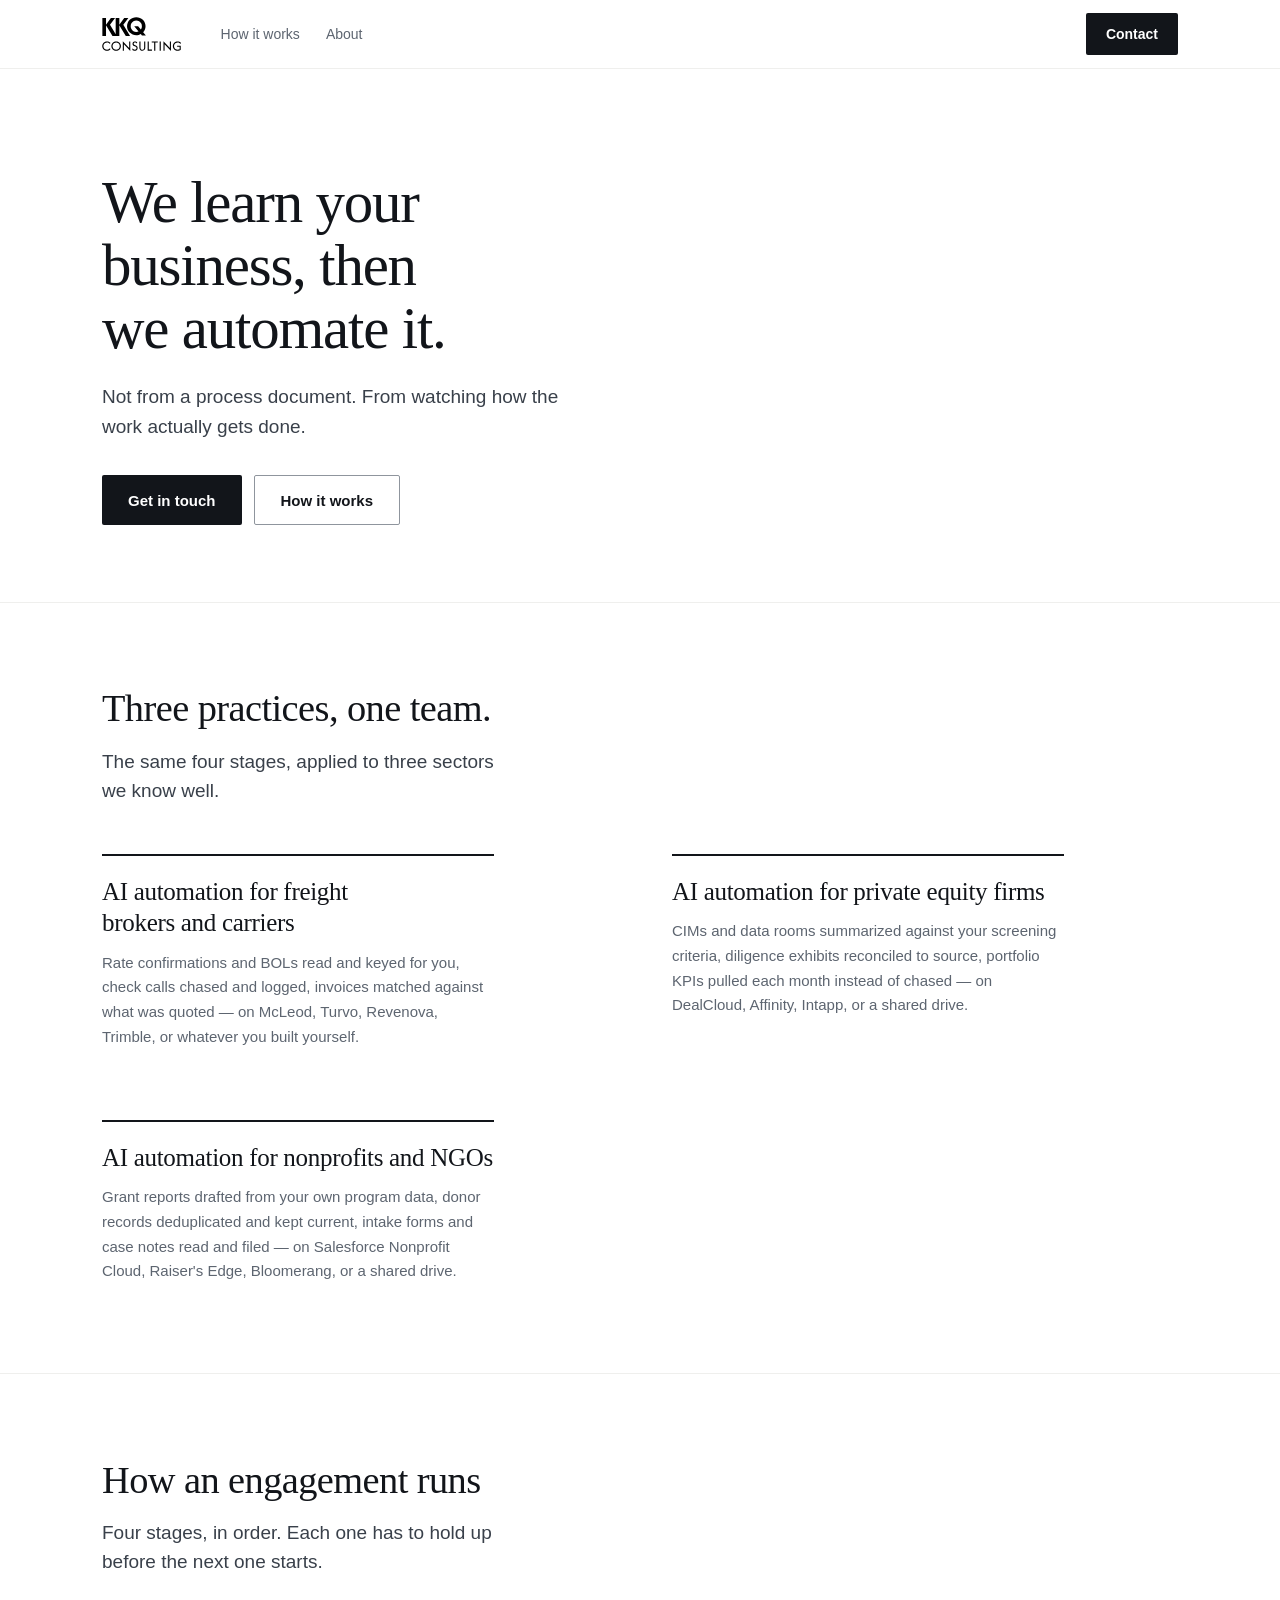
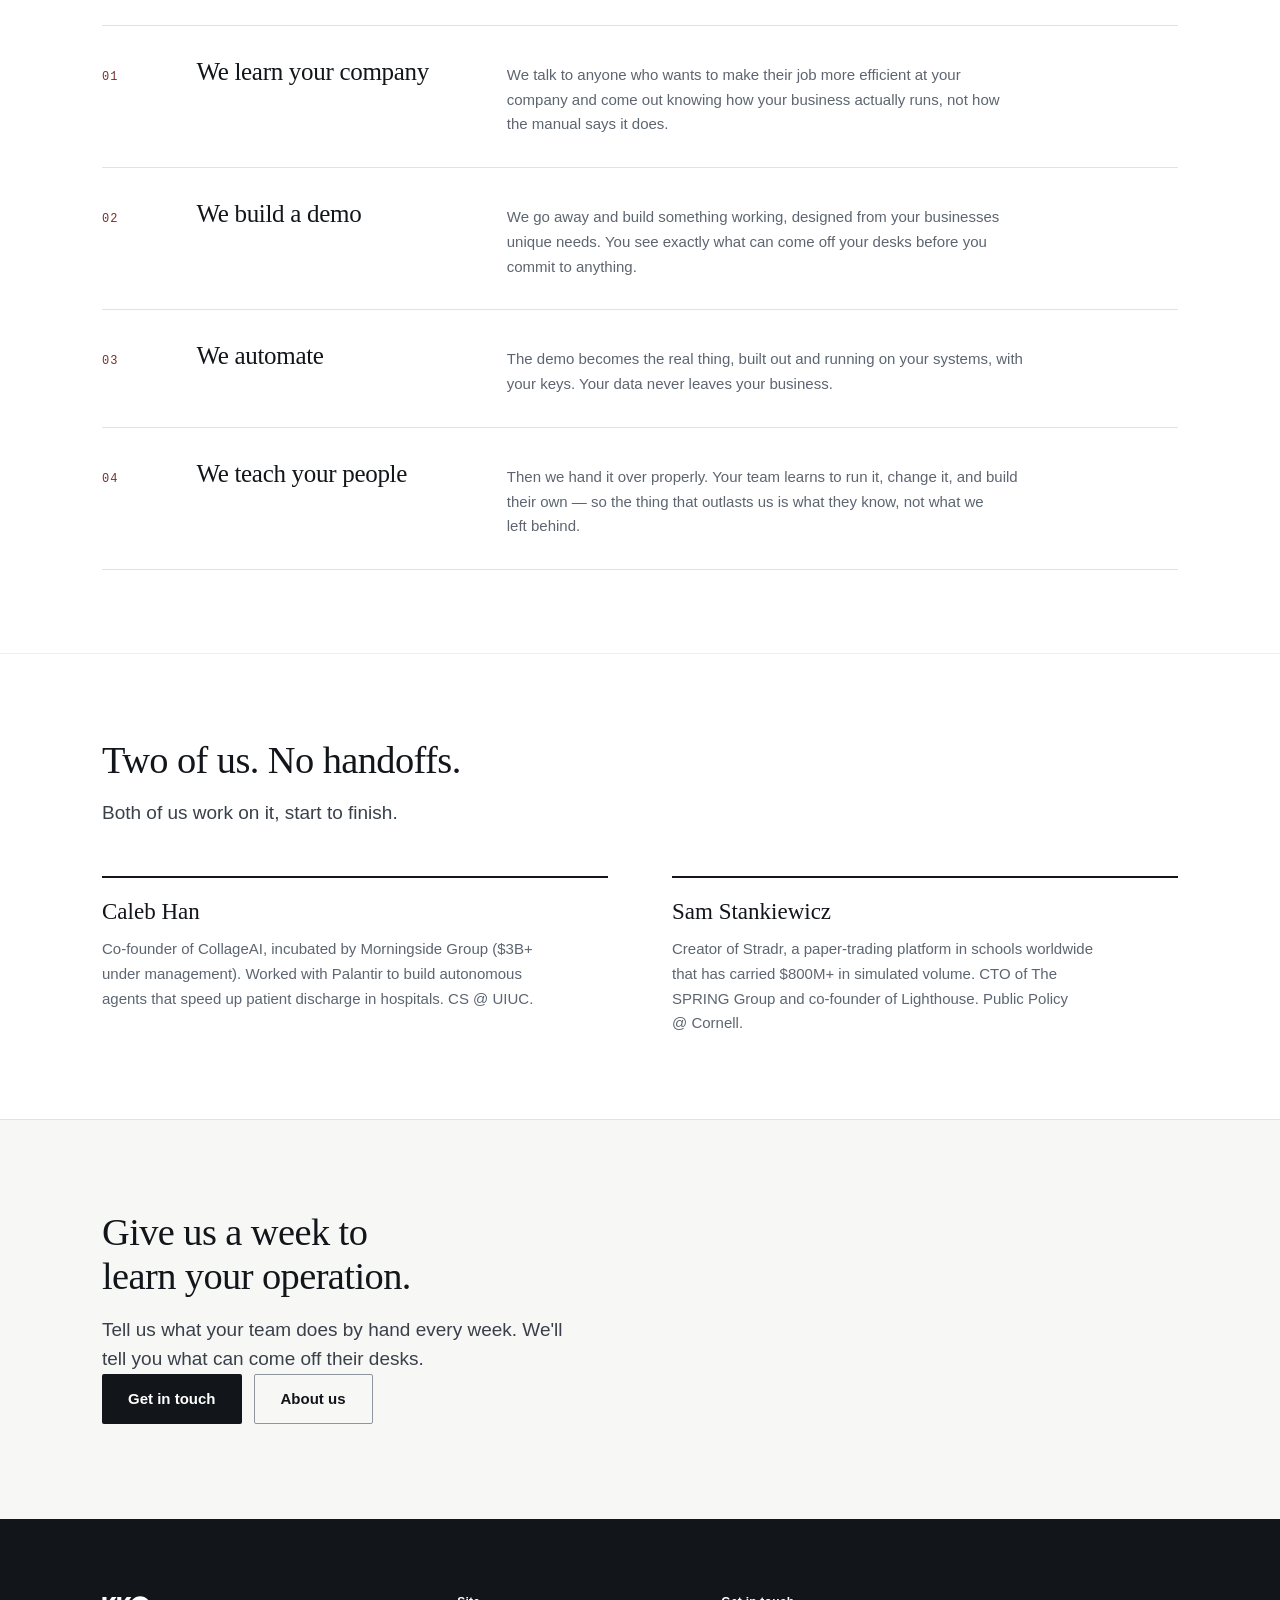
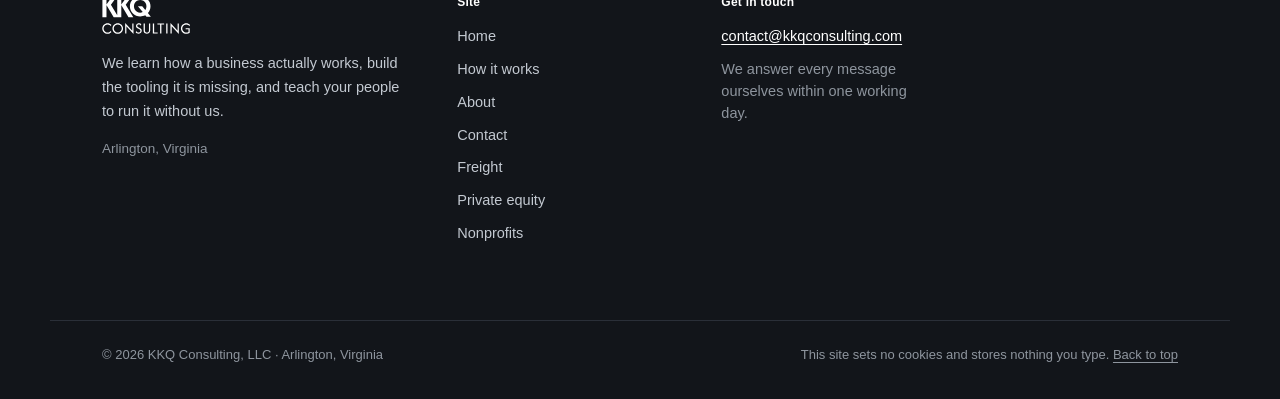
==== commit 76a85c00: "stage more" ====
--- a/index.html
+++ b/index.html
@@ -137,11 +137,11 @@
     </div>
     <div class="hero-side">
       <h3><a href="https://pe.kkqconsulting.com/">AI automation for private equity firms</a></h3>
-      <p>CIMs and data rooms summarised against your screening criteria, diligence exhibits reconciled to source, portfolio KPIs pulled each month instead of chased — on DealCloud, Affinity, Intapp, or a shared drive.</p>
+      <p>CIMs and data rooms summarized against your screening criteria, diligence exhibits reconciled to source, portfolio KPIs pulled each month instead of chased — on DealCloud, Affinity, Intapp, or a shared drive.</p>
     </div>
     <div class="hero-side">
       <h3><a href="https://ngo.kkqconsulting.com/">AI automation for nonprofits and NGOs</a></h3>
-      <p>Grant reports drafted from your own programme data, donor records deduplicated and kept current, intake forms and case notes read and filed — on Salesforce Nonprofit Cloud, Raiser's Edge, Bloomerang, or a shared drive.</p>
+      <p>Grant reports drafted from your own program data, donor records deduplicated and kept current, intake forms and case notes read and filed — on Salesforce Nonprofit Cloud, Raiser's Edge, Bloomerang, or a shared drive.</p>
     </div>
   </div>
 </div></section>
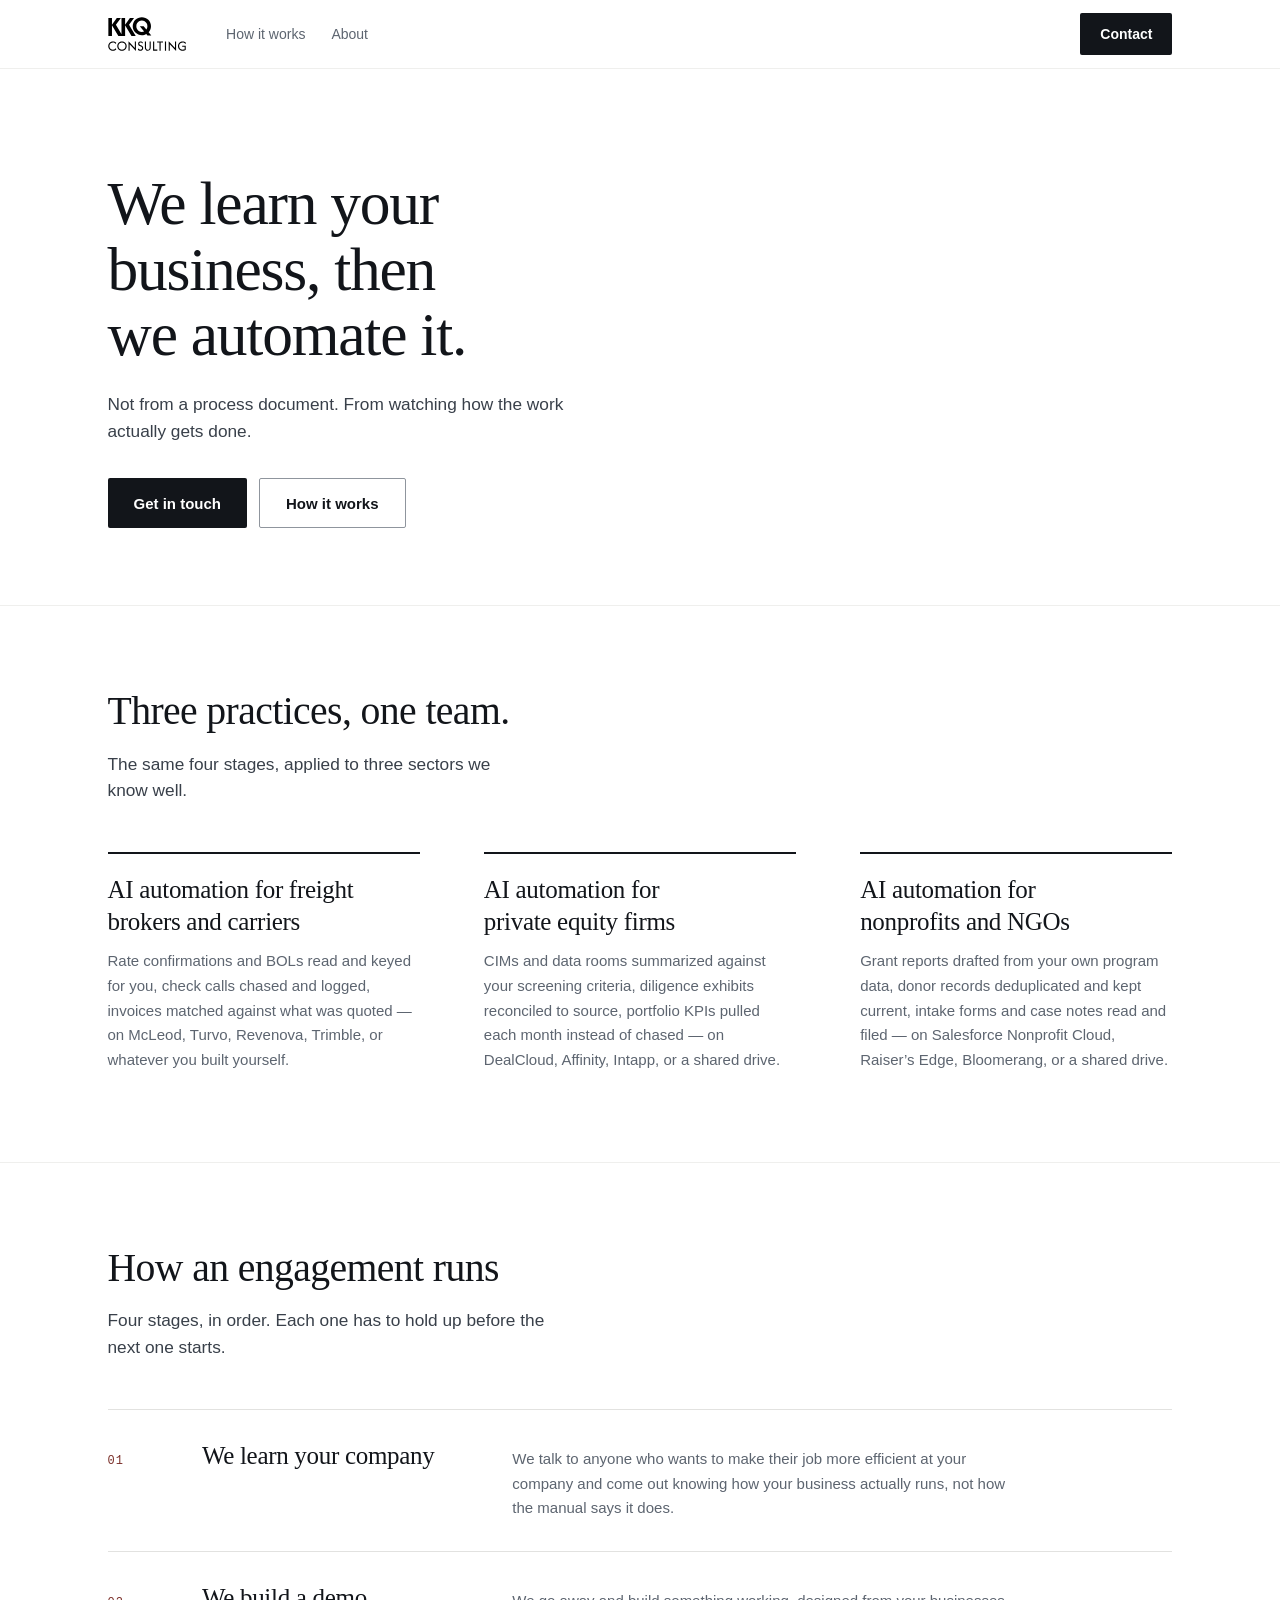
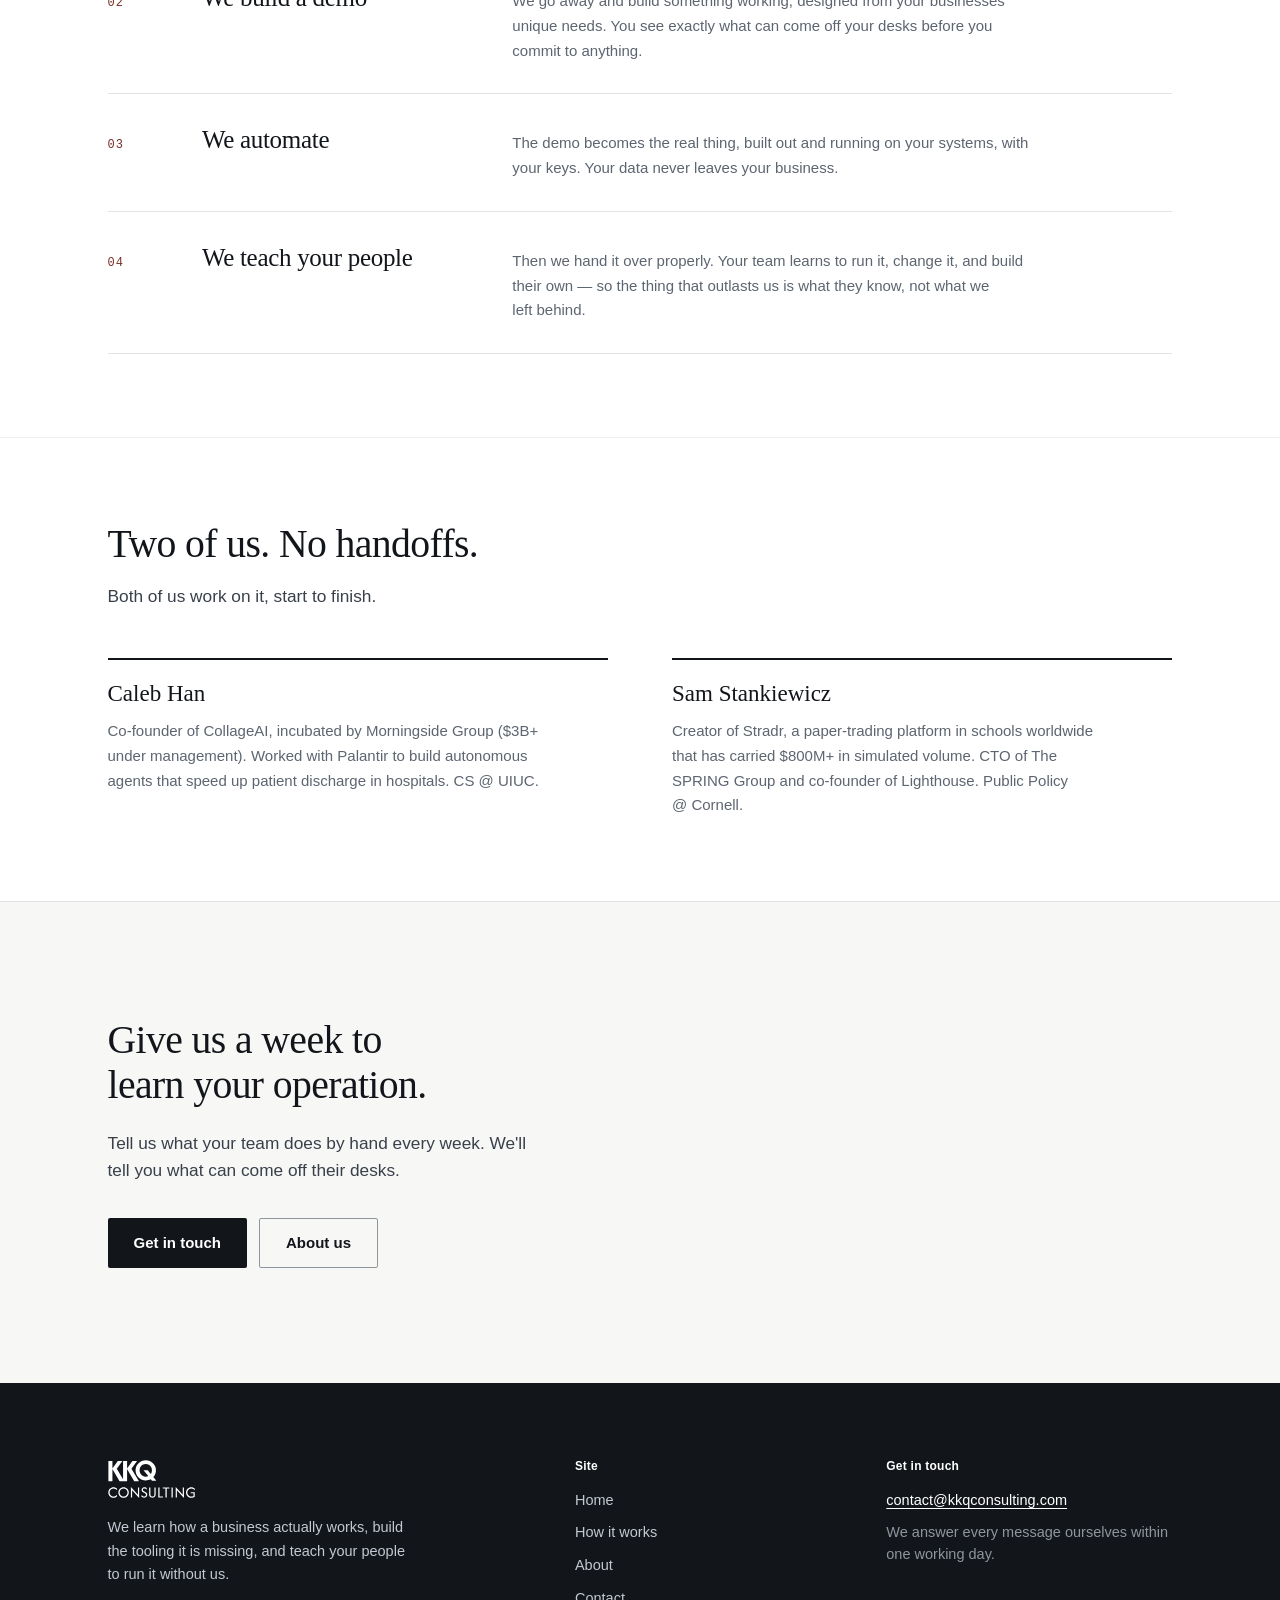
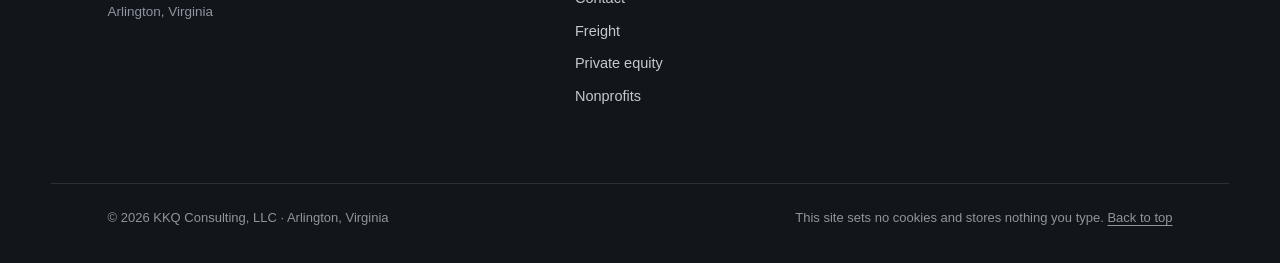
==== commit b1b82520: "Three-up practice hub, US spelling, apostrophes" ====
--- a/index.html
+++ b/index.html
@@ -141,7 +141,7 @@
     </div>
     <div class="hero-side">
       <h3><a href="https://ngo.kkqconsulting.com/">AI automation for nonprofits and NGOs</a></h3>
-      <p>Grant reports drafted from your own program data, donor records deduplicated and kept current, intake forms and case notes read and filed — on Salesforce Nonprofit Cloud, Raiser's Edge, Bloomerang, or a shared drive.</p>
+      <p>Grant reports drafted from your own program data, donor records deduplicated and kept current, intake forms and case notes read and filed — on Salesforce Nonprofit Cloud, Raiser’s Edge, Bloomerang, or a shared drive.</p>
     </div>
   </div>
 </div></section>
--- a/style.css
+++ b/style.css
@@ -6,8 +6,8 @@
   --serif:"Iowan Old Style","Palatino Linotype",Palatino,"Book Antiqua",Georgia,serif;
   --sans:-apple-system,BlinkMacSystemFont,"Segoe UI","Helvetica Neue",Helvetica,Arial,sans-serif;
   --mono:ui-monospace,"SF Mono",SFMono-Regular,Menlo,Consolas,monospace;
-  --max:1180px;
-  --gutter:clamp(22px,4.4vw,52px);
+  --max:min(92vw, 1440px);
+  --gutter:clamp(22px,4.4vw,64px);
   --nav-h:68px;
   --z-sticky:60; --z-overlay:80;
 }
@@ -25,11 +25,11 @@
 .skip:focus{left:var(--gutter);top:10px;background:var(--ink);color:#fff;
   padding:10px 16px;border-radius:2px;font:600 14px/1 var(--sans)}
 
-h1{font:400 clamp(36px,4.6vw,62px)/1.07 var(--serif);letter-spacing:-.02em;text-wrap:balance}
-h2{font:400 clamp(27px,3vw,39px)/1.16 var(--serif);letter-spacing:-.015em;text-wrap:balance}
+h1{font:400 clamp(36px,4.8vw,76px)/1.06 var(--serif);letter-spacing:-.02em;text-wrap:balance}
+h2{font:400 clamp(27px,3.1vw,46px)/1.14 var(--serif);letter-spacing:-.015em;text-wrap:balance}
 h3{text-wrap:balance}
 p{text-wrap:pretty}
-.lede{font:400 clamp(17px,1.5vw,19px)/1.55 var(--sans);color:var(--ink-2)}
+.lede{font:400 clamp(17px,1.35vw,21px)/1.55 var(--sans);color:var(--ink-2)}
 
 /* ---------- nav ---------- */
 body>nav{position:sticky;top:0;z-index:var(--z-sticky);background:rgba(255,255,255,.93);
@@ -57,8 +57,8 @@
 /* ---------- hero ---------- */
 .hero{padding:clamp(64px,8vw,108px) 0 clamp(56px,6vw,80px)}
 .hero-in{display:grid;gap:clamp(36px,5vw,56px)}
-.hero h1{max-width:16ch}
-.hero .lede{max-width:46ch;margin-top:22px}
+.hero h1{max-width:17ch}
+.hero .lede{max-width:52ch;margin-top:24px}
 .hero-btns{display:flex;gap:12px;margin-top:34px;flex-wrap:wrap}
 .hero-side{border-top:1px solid var(--line);padding-top:20px;max-width:44ch}
 .hero-side h2,.hero-side h3{font:600 13px/1.4 var(--sans);letter-spacing:0;color:var(--ink);margin-bottom:11px}
@@ -151,7 +151,7 @@
 
 /* ---------- sections ---------- */
 section{padding:clamp(56px,6.5vw,88px) 0;border-top:1px solid var(--line-2)}
-.head{max-width:46ch;margin-bottom:clamp(32px,4vw,48px)}
+.head{max-width:52ch;margin-bottom:clamp(32px,4vw,48px)}
 .head .lede{margin-top:16px;max-width:52ch}
 
 /* engagement — a real ordered sequence, not section scaffolding */
@@ -185,13 +185,13 @@
 @media(min-width:760px){.two{grid-template-columns:1fr 1fr;gap:clamp(36px,5vw,64px)}}
 
 /* ---------- closing cta ---------- */
-.cta{background:var(--panel);padding:clamp(64px,7vw,92px) 0;border-top:1px solid var(--line)}
-.cta-in{display:grid;gap:28px;align-items:end}
+.cta{background:var(--panel);padding:clamp(84px,9vw,132px) 0;border-top:1px solid var(--line)}
+.cta-in{display:grid;gap:40px;align-items:end}
 .cta h2{max-width:19ch}
-.cta .lede{max-width:44ch;margin-top:16px}
+.cta .lede{max-width:44ch;margin-top:22px}
 @media(min-width:880px){
   .cta-in{grid-template-columns:minmax(0,1fr) auto;gap:clamp(40px,6vw,80px)}
-  .cta .hero-btns{margin-top:0;padding-bottom:6px}
+  .cta-in .hero-btns{margin-top:0;padding-bottom:6px}
 }
 
 /* ---------- footer ---------- */
@@ -202,7 +202,7 @@
 @media(min-width:700px){.f-top{grid-template-columns:1fr 1fr}}
 @media(min-width:1000px){
   /* Site column now carries the two practice links, so it needs more room */
-  .f-top{grid-template-columns:minmax(0,1.5fr) minmax(0,1.05fr) minmax(0,1.05fr) minmax(0,.95fr);
+  .f-top{grid-template-columns:minmax(0,1.6fr) minmax(0,1fr) minmax(0,1.1fr);
     gap:clamp(32px,4vw,56px)}
 }
 .f-about p{font-size:14.5px;line-height:1.65;color:var(--on-dark);max-width:38ch;margin-top:18px}
@@ -299,3 +299,19 @@
 body:has(.hero-v video) .vtoggle{backdrop-filter:none;-webkit-backdrop-filter:none;
   background:rgba(9,11,15,.55)}
 body:has(.hero-v video) .vtoggle:hover{background:rgba(9,11,15,.72)}
+
+/* Large screens: the canvas opens up, so body copy scales with it rather than
+   leaving the page feeling thin inside a wide container. */
+@media(min-width:1500px){
+  body{font-size:17px}
+  .st p,.hero-side p{font-size:16px}
+  .block p{font-size:17px}
+}
+
+/* Three practices on the homepage hub: stack until there is room for all three
+   side by side, so the last card never orphans onto a row of its own. */
+#practices .pair{grid-template-columns:1fr}
+#practices .hero-side{max-width:none}
+@media(min-width:900px){
+  #practices .pair{grid-template-columns:repeat(3,minmax(0,1fr))}
+}
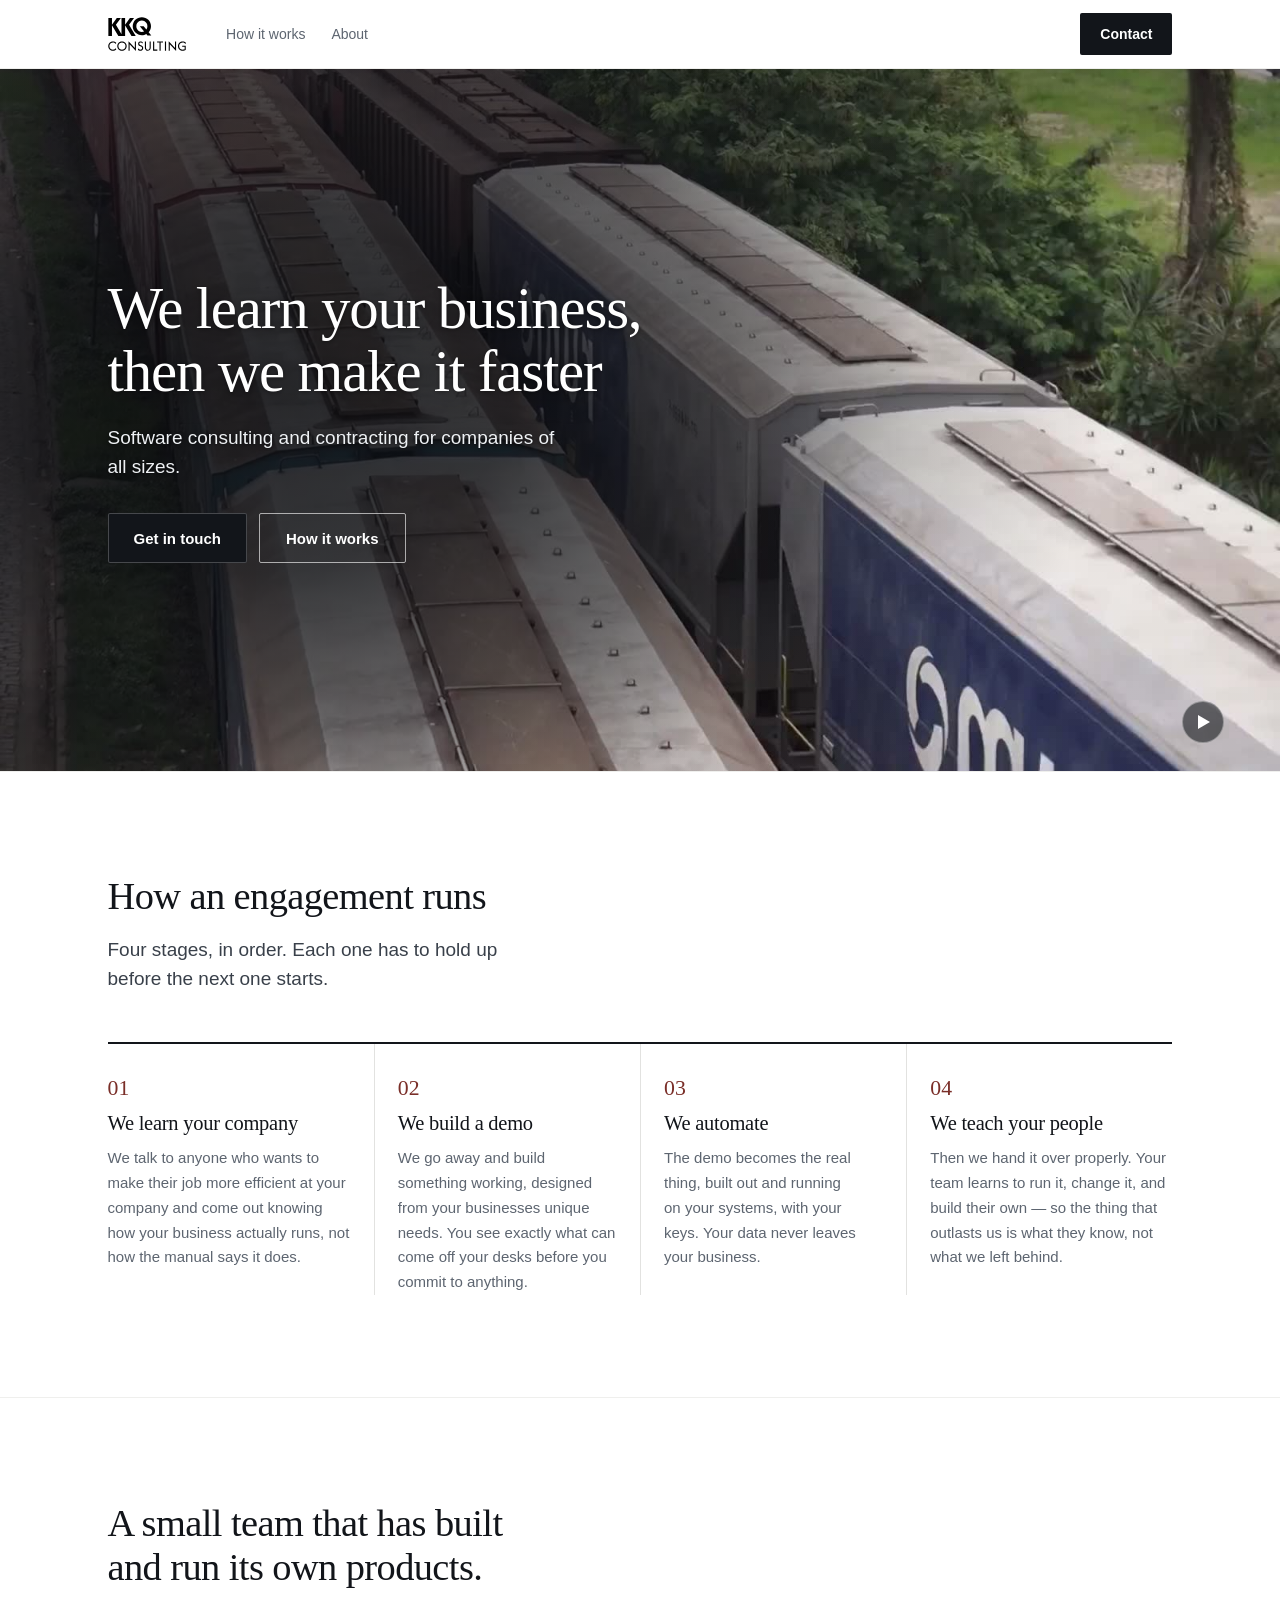
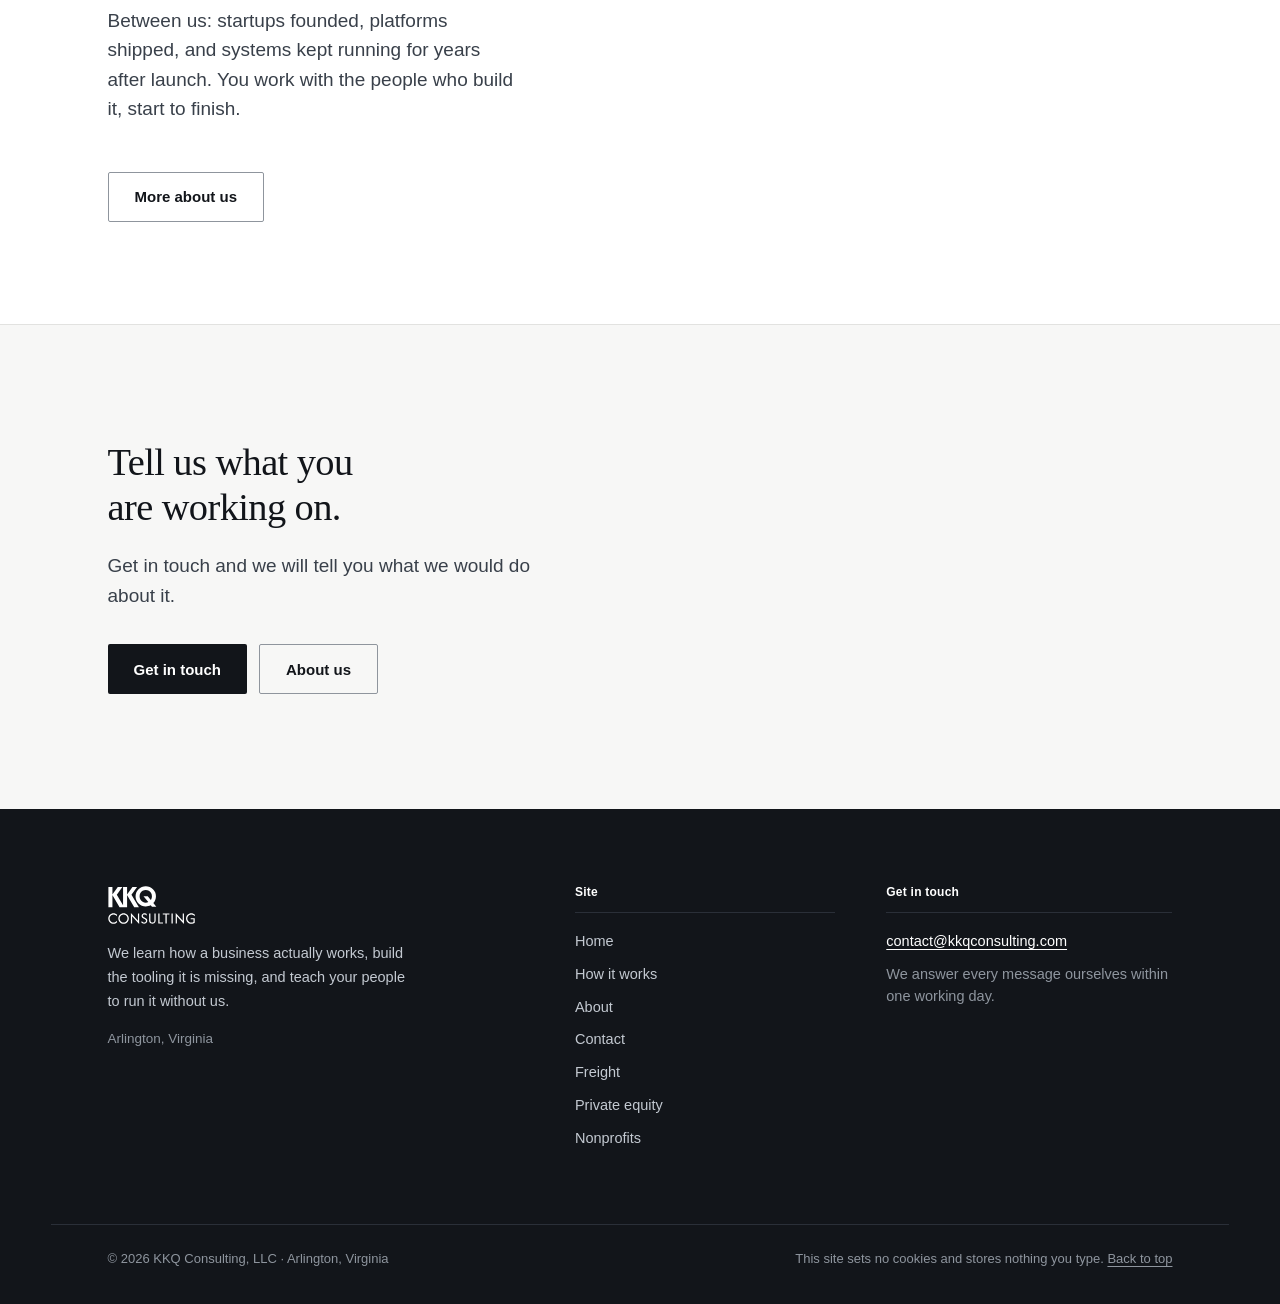
==== commit 68e74fe1: "Homepage: video hero, new copy, horizontal sequence, team section - Hero copy: "We learn your busine" ====
--- a/index.html
+++ b/index.html
@@ -3,22 +3,23 @@
 <head>
 <meta charset="utf-8">
 <meta name="viewport" content="width=device-width, initial-scale=1">
-<title>AI Automation for Freight &amp; Private Equity | KKQ Consulting</title>
-<meta name="description" content="A two-person team in Arlington, Virginia. We learn how your business runs, build a working demo, automate it, and teach your people to run it without us.">
+<title>Software Consulting &amp; Contracting | KKQ Consulting</title>
+<meta name="description" content="Software consulting and contracting for companies of all sizes. We learn how your business runs, build what it needs, and hand it over to your people.">
 <link rel="canonical" href="https://kkqconsulting.com/">
 <link rel="stylesheet" href="/style.css">
+<link rel="preload" as="image" href="/home-bg.jpg" fetchpriority="high">
 <link rel="icon" href="/favicon.svg">
 <link rel="apple-touch-icon" href="/apple-touch-icon.png">
 <meta property="og:type" content="website">
 <meta property="og:site_name" content="KKQ Consulting">
-<meta property="og:title" content="AI Automation for Freight &amp; Private Equity | KKQ Consulting">
-<meta property="og:description" content="A two-person team in Arlington, Virginia. We learn how your business runs, build a working demo, automate it, and teach your people to run it without us.">
+<meta property="og:title" content="Software Consulting &amp; Contracting | KKQ Consulting">
+<meta property="og:description" content="Software consulting and contracting for companies of all sizes. We learn how your business runs, build what it needs, and hand it over to your people.">
 <meta property="og:url" content="https://kkqconsulting.com/">
 <meta property="og:image" content="https://kkqconsulting.com/og.png">
 <meta property="og:image:type" content="image/png">
 <meta property="og:image:width" content="1200">
 <meta property="og:image:height" content="630">
-<meta property="og:image:alt" content="KKQ Consulting wordmark in white on a near-black card, above the line: We learn your business, then we automate it.">
+<meta property="og:image:alt" content="KKQ Consulting wordmark in white on a near-black card, above the line: We learn your business, then we make it faster.">
 <meta name="twitter:card" content="summary_large_image">
 <script type="application/ld+json">
 {
@@ -31,7 +32,7 @@
    "legalName": "KKQ Consulting, LLC",
    "url": "https://kkqconsulting.com/",
    "email": "contact@kkqconsulting.com",
-   "description": "KKQ Consulting is a two-person consultancy in Arlington, Virginia. We learn how freight companies and private equity firms actually run, build the automation they are missing on their own systems and keys, and teach their people to run it without us.",
+   "description": "KKQ Consulting is a software consulting and contracting firm in Arlington, Virginia. We learn how a business actually runs, build the software it is missing on its own systems and keys, and teach its people to run it without us.",
    "logo": {
     "@type": "ImageObject",
     "@id": "https://kkqconsulting.com/#logo",
@@ -59,12 +60,12 @@
     "value": 2
    },
    "knowsAbout": [
-    "Freight brokerage operations",
-    "Transportation management systems",
+    "Software consulting",
+    "Software contracting",
     "Business process automation",
     "Applied artificial intelligence",
-    "Private equity deal operations",
-    "Portfolio company reporting"
+    "Systems integration",
+    "Custom internal tooling"
    ],
    "contactPoint": [
     {
@@ -91,7 +92,7 @@
    "@type": "WebPage",
    "@id": "https://kkqconsulting.com/#webpage",
    "url": "https://kkqconsulting.com/",
-   "name": "AI Automation for Freight & Private Equity | KKQ Consulting",
+   "name": "Software Consulting & Contracting | KKQ Consulting",
    "isPartOf": {
     "@id": "https://kkqconsulting.com/#website"
    },
@@ -116,42 +117,34 @@
 </div></nav>
 
 <main id="main">
-<div id="top" class="hero"><div class="wrap">
-  <h1>We learn your business, then we automate it.</h1>
-  <p class="lede">Not from a process document. From watching how the work actually gets done.</p>
-  <div class="hero-btns">
-    <a href="/contact" class="btn btn-p btn-lg">Get in touch</a>
-    <a href="#how" class="btn btn-g btn-lg">How it works</a>
-  </div>
-</div></div>
-
-<section id="practices"><div class="wrap">
-  <div class="head">
-    <h2>Three practices, one team.</h2>
-    <p class="lede">The same four stages, applied to three sectors we know well.</p>
-  </div>
-  <div class="pair">
-    <div class="hero-side">
-      <h3><a href="https://freight.kkqconsulting.com/">AI automation for freight brokers and carriers</a></h3>
-      <p>Rate confirmations and BOLs read and keyed for you, check calls chased and logged, invoices matched against what was quoted — on McLeod, Turvo, Revenova, Trimble, or whatever you built yourself.</p>
+<div id="top" class="hero-v">
+  <video id="bg" muted loop playsinline preload="none"
+         poster="/home-bg.jpg" disablepictureinpicture
+         aria-hidden="true" tabindex="-1"
+         data-src="/home-bg.mp4"></video>
+
+  <div class="wrap">
+    <h1>We learn your business, then we make it faster</h1>
+    <p class="lede">Software consulting and contracting for companies of all sizes.</p>
+    <div class="hero-btns">
+      <a href="/contact" class="btn btn-p btn-lg">Get in touch</a>
+      <a href="#how" class="btn btn-g btn-lg">How it works</a>
     </div>
-    <div class="hero-side">
-      <h3><a href="https://pe.kkqconsulting.com/">AI automation for private equity firms</a></h3>
-      <p>CIMs and data rooms summarized against your screening criteria, diligence exhibits reconciled to source, portfolio KPIs pulled each month instead of chased — on DealCloud, Affinity, Intapp, or a shared drive.</p>
-    </div>
-    <div class="hero-side">
-      <h3><a href="https://ngo.kkqconsulting.com/">AI automation for nonprofits and NGOs</a></h3>
-      <p>Grant reports drafted from your own program data, donor records deduplicated and kept current, intake forms and case notes read and filed — on Salesforce Nonprofit Cloud, Raiser’s Edge, Bloomerang, or a shared drive.</p>
-    </div>
-  </div>
-</div></section>
+  </div>
+
+  <button type="button" class="vtoggle" id="vtoggle" data-paused="false"
+          aria-label="Pause background video" title="Pause background video">
+    <svg class="i-pause" viewBox="0 0 12 14" aria-hidden="true"><path d="M0 0h4v14H0zM8 0h4v14H8z"/></svg>
+    <svg class="i-play" viewBox="0 0 12 14" aria-hidden="true"><path d="M0 0l12 7-12 7z"/></svg>
+  </button>
+</div>
 
 <section id="how"><div class="wrap">
   <div class="head">
     <h2>How an engagement runs</h2>
     <p class="lede">Four stages, in order. Each one has to hold up before the next one starts.</p>
   </div>
-  <ol class="steps">
+  <ol class="steps steps-h">
     <li class="st">
       <span class="n">01</span>
       <h3>We learn your company</h3>
@@ -176,19 +169,16 @@
 </div></section>
 
 <section id="who"><div class="wrap">
-  <div class="head"><h2>Two of us. No handoffs.</h2>
-    <p class="lede">Both of us work on it, start to finish.</p></div>
-  <div class="two">
-    <div class="who"><div class="nm">Caleb Han</div>
-      <p>Co-founder of CollageAI, incubated by Morningside Group ($3B+ under management). Worked with Palantir to build autonomous agents that speed up patient discharge in hospitals. CS @ UIUC.</p></div>
-    <div class="who"><div class="nm">Sam Stankiewicz</div>
-      <p>Creator of Stradr, a paper-trading platform in schools worldwide that has carried $800M+ in simulated volume. CTO of The SPRING Group and co-founder of Lighthouse. Public Policy @ Cornell.</p></div>
+  <div class="head"><h2>A small team that has built and run its own products.</h2>
+    <p class="lede">Between us: startups founded, platforms shipped, and systems kept running for years after launch. You work with the people who build it, start to finish.</p></div>
+  <div class="hero-btns">
+    <a class="btn btn-g btn-lg" href="/about">More about us</a>
   </div>
 </div></section>
 
 <section class="cta" id="contact"><div class="wrap">
-  <h2>Give us a week to learn your operation.</h2>
-  <p class="lede">Tell us what your team does by hand every week. We'll tell you what can come off their desks.</p>
+  <h2>Tell us what you are working on.</h2>
+  <p class="lede">Get in touch and we will tell you what we would do about it.</p>
   <div class="hero-btns">
     <a class="btn btn-p btn-lg" href="/contact">Get in touch</a>
     <a class="btn btn-g btn-lg" href="/about">About us</a>
@@ -231,5 +221,55 @@
     <p>This site sets no cookies and stores nothing you type. <a href="#top">Back to top</a></p>
   </div>
 </footer>
+
+<script>
+(function () {
+  var v = document.getElementById('bg');
+  var btn = document.getElementById('vtoggle');
+  if (!v || !btn) return;
+
+  var lockRate = function () { if (v.playbackRate !== 1) v.playbackRate = 1; };
+  v.addEventListener('ratechange', lockRate);
+  lockRate();
+
+  var sync = function (paused) {
+    btn.setAttribute('data-paused', paused ? 'true' : 'false');
+    var label = (paused ? 'Play' : 'Pause') + ' background video';
+    btn.setAttribute('aria-label', label);
+    btn.setAttribute('title', label);
+  };
+  v.addEventListener('play', function () { sync(false); });
+  v.addEventListener('pause', function () { sync(true); });
+
+  // The source is attached on demand so the clip stays out of the LCP window.
+  var loaded = false;
+  var load = function () {
+    if (loaded) return;
+    loaded = true;
+    v.src = v.getAttribute('data-src');
+    v.preload = 'auto';
+    v.load();
+  };
+  var start = function () {
+    load();
+    var p = v.play();
+    if (p && p.catch) p.catch(function () { sync(true); });
+  };
+
+  var conn    = navigator.connection || {};
+  var calm    = window.matchMedia('(prefers-reduced-motion: reduce)').matches;
+  var thrifty = conn.saveData === true;
+  var small   = window.matchMedia('(max-width: 820px)').matches;
+  var slow    = /(^|-)2g$/.test(conn.effectiveType || '');
+
+  if (calm || thrifty || small || slow) {
+    sync(true);
+  } else if (document.readyState === 'complete') {
+    start();
+  } else {
+    window.addEventListener('load', start, { once: true });
+  }
+})();
+</script>
 </body>
 </html>
--- a/style.css
+++ b/style.css
@@ -25,11 +25,11 @@
 .skip:focus{left:var(--gutter);top:10px;background:var(--ink);color:#fff;
   padding:10px 16px;border-radius:2px;font:600 14px/1 var(--sans)}
 
-h1{font:400 clamp(36px,4.8vw,76px)/1.06 var(--serif);letter-spacing:-.02em;text-wrap:balance}
-h2{font:400 clamp(27px,3.1vw,46px)/1.14 var(--serif);letter-spacing:-.015em;text-wrap:balance}
+h1{font:400 clamp(36px,4.6vw,62px)/1.07 var(--serif);letter-spacing:-.02em;text-wrap:balance}
+h2{font:400 clamp(27px,3vw,39px)/1.16 var(--serif);letter-spacing:-.015em;text-wrap:balance}
 h3{text-wrap:balance}
 p{text-wrap:pretty}
-.lede{font:400 clamp(17px,1.35vw,21px)/1.55 var(--sans);color:var(--ink-2)}
+.lede{font:400 clamp(17px,1.5vw,19px)/1.55 var(--sans);color:var(--ink-2)}
 
 /* ---------- nav ---------- */
 body>nav{position:sticky;top:0;z-index:var(--z-sticky);background:rgba(255,255,255,.93);
@@ -57,8 +57,8 @@
 /* ---------- hero ---------- */
 .hero{padding:clamp(64px,8vw,108px) 0 clamp(56px,6vw,80px)}
 .hero-in{display:grid;gap:clamp(36px,5vw,56px)}
-.hero h1{max-width:17ch}
-.hero .lede{max-width:52ch;margin-top:24px}
+.hero h1{max-width:16ch}
+.hero .lede{max-width:46ch;margin-top:22px}
 .hero-btns{display:flex;gap:12px;margin-top:34px;flex-wrap:wrap}
 .hero-side{border-top:1px solid var(--line);padding-top:20px;max-width:44ch}
 .hero-side h2,.hero-side h3{font:600 13px/1.4 var(--sans);letter-spacing:0;color:var(--ink);margin-bottom:11px}
@@ -151,7 +151,7 @@
 
 /* ---------- sections ---------- */
 section{padding:clamp(56px,6.5vw,88px) 0;border-top:1px solid var(--line-2)}
-.head{max-width:52ch;margin-bottom:clamp(32px,4vw,48px)}
+.head{max-width:46ch;margin-bottom:clamp(32px,4vw,48px)}
 .head .lede{margin-top:16px;max-width:52ch}
 
 /* engagement — a real ordered sequence, not section scaffolding */
@@ -162,7 +162,7 @@
 .st h3{font:400 clamp(21px,2vw,25px)/1.26 var(--serif);letter-spacing:-.012em}
 .st p{font-size:15px;line-height:1.65;color:var(--ink-3);max-width:62ch}
 @media(min-width:820px){
-  .st{grid-template-columns:3.5rem minmax(0,17rem) minmax(0,1fr);gap:clamp(24px,3vw,44px)}
+  .st{grid-template-columns:3.5rem minmax(0,19.5rem) minmax(0,1fr);gap:clamp(24px,3vw,44px)}
 }
 
 /* ---------- where we stop ---------- */
@@ -243,7 +243,8 @@
 /* 4:5 portrait. Only one founder photo exists so far; capping the width keeps the
    row even rather than leaving a full-column gap next to it. */
 .bio-portrait{display:block;width:100%;max-width:196px;aspect-ratio:4/5;
-  object-fit:cover;margin-bottom:18px}
+  object-fit:cover;margin:0 0 18px}
+.bio .nm+.bio-portrait{margin-top:4px}
 .bio .nm{font:400 24px/1.2 var(--serif);margin-bottom:14px}
 .bio p{font-size:15px;color:var(--ink-3);line-height:1.7;max-width:50ch}
 .bio .meta{margin-top:18px;font:400 13.5px/1.6 var(--sans);color:var(--ink-4)}
@@ -300,13 +301,6 @@
   background:rgba(9,11,15,.55)}
 body:has(.hero-v video) .vtoggle:hover{background:rgba(9,11,15,.72)}
 
-/* Large screens: the canvas opens up, so body copy scales with it rather than
-   leaving the page feeling thin inside a wide container. */
-@media(min-width:1500px){
-  body{font-size:17px}
-  .st p,.hero-side p{font-size:16px}
-  .block p{font-size:17px}
-}
 
 /* Three practices on the homepage hub: stack until there is room for all three
    side by side, so the last card never orphans onto a row of its own. */
@@ -315,3 +309,107 @@
 @media(min-width:900px){
   #practices .pair{grid-template-columns:repeat(3,minmax(0,1fr))}
 }
+
+/* =========================================================================
+   Craft pass. The page was one flat white sheet with five identically shaped
+   sections, an accent colour that appeared nowhere, and no interaction life.
+   Everything below works within the existing palette and type — no new colours,
+   no new families.
+   ========================================================================= */
+
+/* --- ground rhythm -------------------------------------------------------
+   Alternating ground gives the page a spine. The practices sit on the panel
+   so the three offers read as one unit rather than three floating columns. */
+#practices{background:var(--panel);border-top-color:var(--line)}
+#practices+section{border-top:none}
+
+/* --- section pacing ------------------------------------------------------
+   Uniform padding everywhere is what made this feel mechanical. The sequence
+   and the people section carry more air than the denser practice grid. */
+#how,#who{padding:clamp(72px,8vw,124px) 0}
+
+/* --- the ordered sequence ------------------------------------------------
+   The ordinals were 12px mono in a colour nobody could see. Setting them in
+   the serif at display size makes the list read as a numbered sequence at a
+   glance, and gives the accent somewhere real to live. */
+.st .n{font:400 clamp(19px,1.7vw,23px)/1.2 var(--serif);letter-spacing:0;
+  color:var(--ox);font-variant-numeric:tabular-nums lining-nums;
+  transition:opacity .2s cubic-bezier(.22,1,.36,1)}
+.st{transition:background-color .2s cubic-bezier(.22,1,.36,1)}
+@media(min-width:820px){
+  /* hang the rule and the ordinal into the gutter so the list has an edge */
+  .st{margin-inline:calc(var(--gutter) * -0.5);padding-inline:calc(var(--gutter) * 0.5)}
+  .st:hover{background-color:rgba(122,46,40,.035)}
+}
+.steps{border-top-width:2px;border-top-color:var(--ink)}
+
+/* --- practice cards ------------------------------------------------------
+   The whole card is the target, not just the heading — a 3-word link inside a
+   paragraph-sized card is a small tap target and a weak affordance. */
+#practices .hero-side{position:relative;
+  transition:border-top-color .2s cubic-bezier(.22,1,.36,1)}
+#practices .hero-side h3 a::after{content:"";position:absolute;inset:0}
+#practices .hero-side:hover{border-top-color:var(--ox)}
+#practices .hero-side:hover h3 a{text-decoration:underline;text-underline-offset:4px;
+  text-decoration-thickness:1px}
+#practices .hero-side:has(a:focus-visible){border-top-color:var(--ox)}
+
+/* --- typographic detail --------------------------------------------------- */
+::selection{background:var(--ox);color:#fff}
+.st .n,.f-bot,.direct dd{font-variant-numeric:tabular-nums}
+/* inline prose links: underline that sits off the baseline rather than through it */
+.block a:not(.btn),.page-head a:not(.btn),.bio .meta a{
+  text-decoration:underline;text-underline-offset:3px;
+  text-decoration-thickness:1px;text-decoration-color:var(--line);
+  transition:text-decoration-color .15s}
+.block a:not(.btn):hover,.page-head a:not(.btn):hover{text-decoration-color:var(--ox)}
+
+/* --- buttons: give the press a physical response ------------------------- */
+.btn{transform:translateZ(0)}
+.btn:active{transform:translateY(1px)}
+
+/* --- footer structure ----------------------------------------------------- */
+.f-col h2{padding-bottom:14px;border-bottom:1px solid var(--dark-line);margin-bottom:18px}
+
+/* --- one orchestrated arrival, on the hero only --------------------------
+   Not a scroll reveal on every section — that uniform reflex is the tell.
+   The keyframes end at the element's natural state, so if animation never
+   runs the content is simply there. */
+@keyframes kkq-rise{from{opacity:0;transform:translateY(9px)}}
+.hero h1,.hero .lede,.hero .hero-btns,
+.hero-v h1,.hero-v .lede,.hero-v .hero-btns{
+  animation:kkq-rise .62s cubic-bezier(.22,1,.36,1) both}
+.hero .lede,.hero-v .lede{animation-delay:.07s}
+.hero .hero-btns,.hero-v .hero-btns{animation-delay:.14s}
+
+@media(prefers-reduced-motion:reduce){
+  .hero h1,.hero .lede,.hero .hero-btns,
+  .hero-v h1,.hero-v .lede,.hero-v .hero-btns{animation:none}
+  .st,#practices .hero-side{transition:none}
+}
+
+/* --- horizontal variant of the sequence ----------------------------------
+   Four stages side by side. Each column stacks ordinal / title / detail, with
+   a hairline between columns so the order still reads left to right. */
+@media(min-width:900px){
+  /* Each column is its own grid, so ordinal / title / detail would sit at
+     three different heights per column. Subgrid pulls all four columns onto
+     the same three rows so the row rules read straight across. */
+  .steps-h{display:grid;grid-template-columns:repeat(4,minmax(0,1fr));
+    grid-template-rows:auto auto auto;
+    border-top:2px solid var(--ink)}
+  .steps-h .st{grid-row:span 3;grid-template-rows:subgrid;
+    grid-template-columns:1fr;gap:10px;align-items:start;
+    border-bottom:none;border-left:1px solid var(--line);
+    padding:clamp(26px,2.4vw,34px) clamp(18px,1.8vw,30px) 0;
+    margin-inline:0}
+  @supports not (grid-template-rows:subgrid){
+    /* fallback: fix the first two rows so the third still starts level */
+    .steps-h .st{grid-template-rows:1.9em 2.6em auto}
+  }
+  .steps-h .st:first-child{border-left:none;padding-left:0}
+  .steps-h .st:last-child{padding-right:0}
+  .steps-h .st:hover{background-color:transparent}
+  .steps-h .st h3{font-size:clamp(19px,1.6vw,22px)}
+  .steps-h .st p{max-width:none}
+}
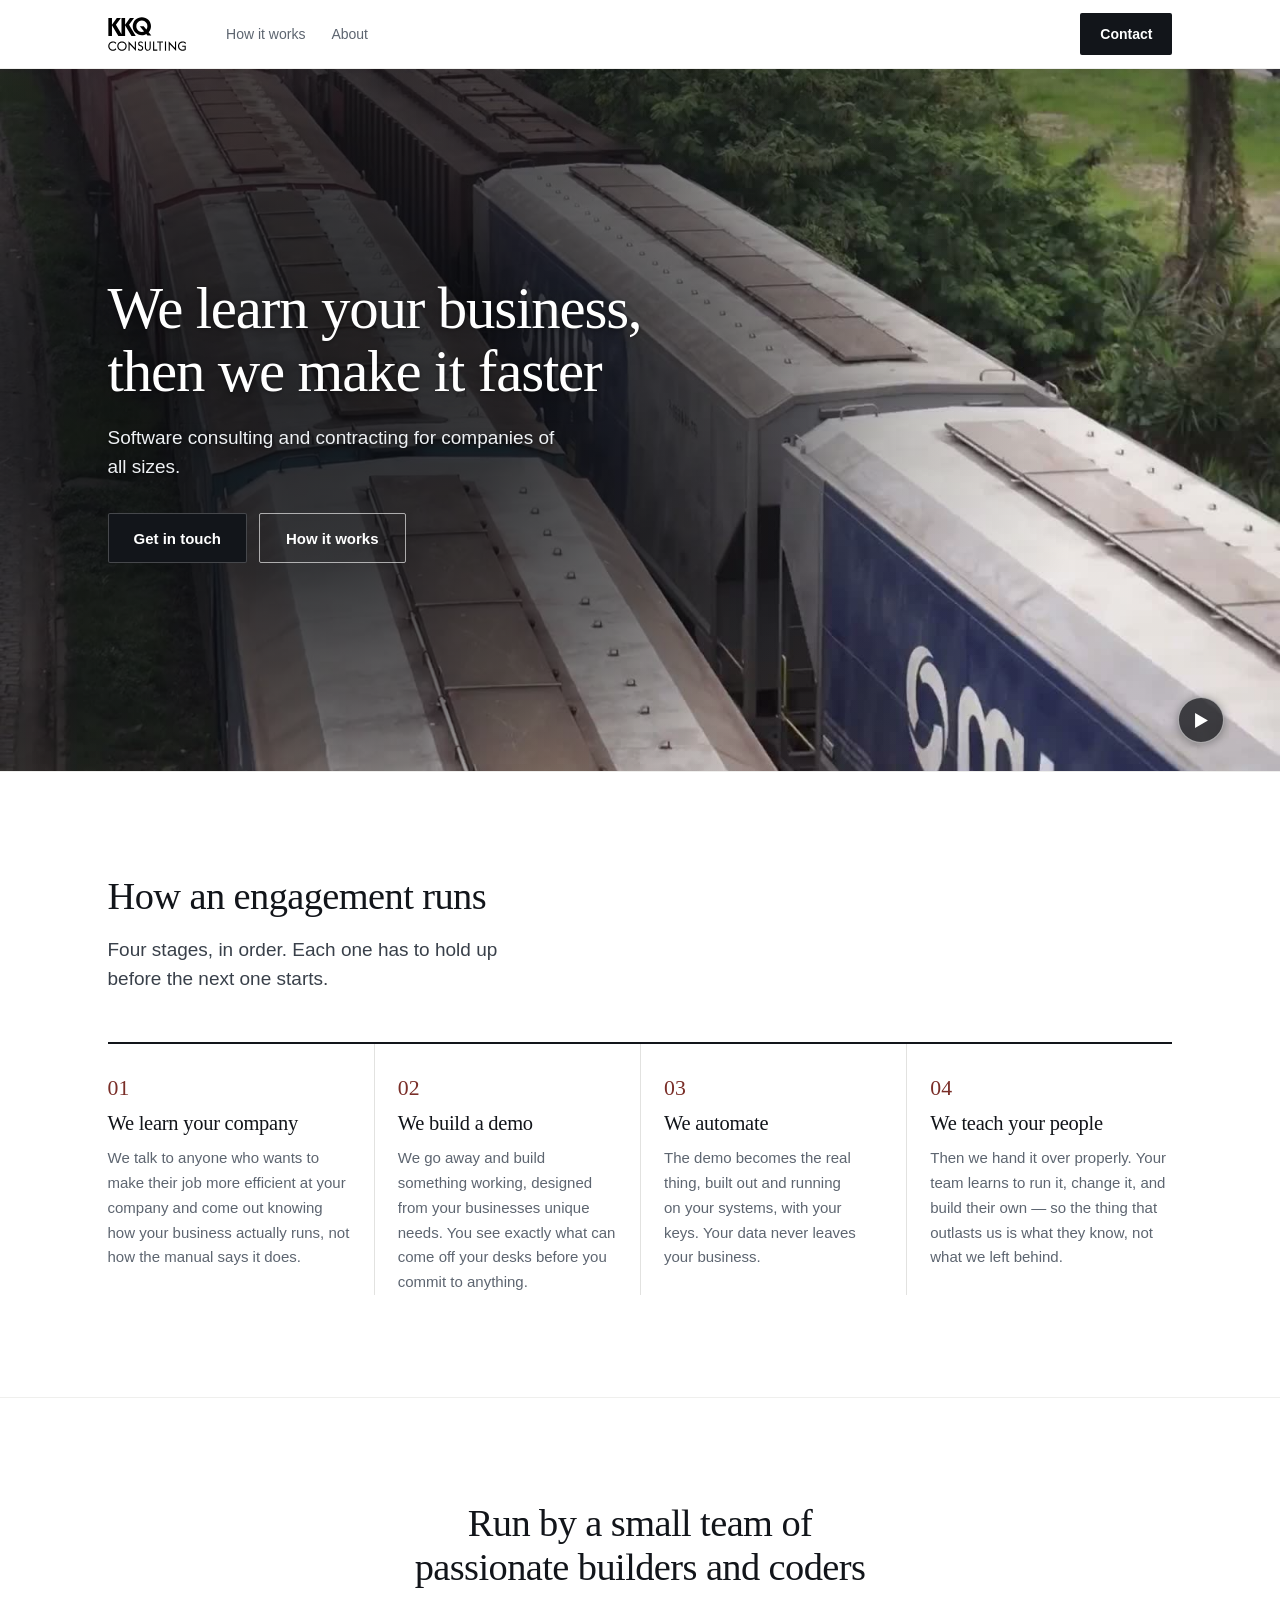
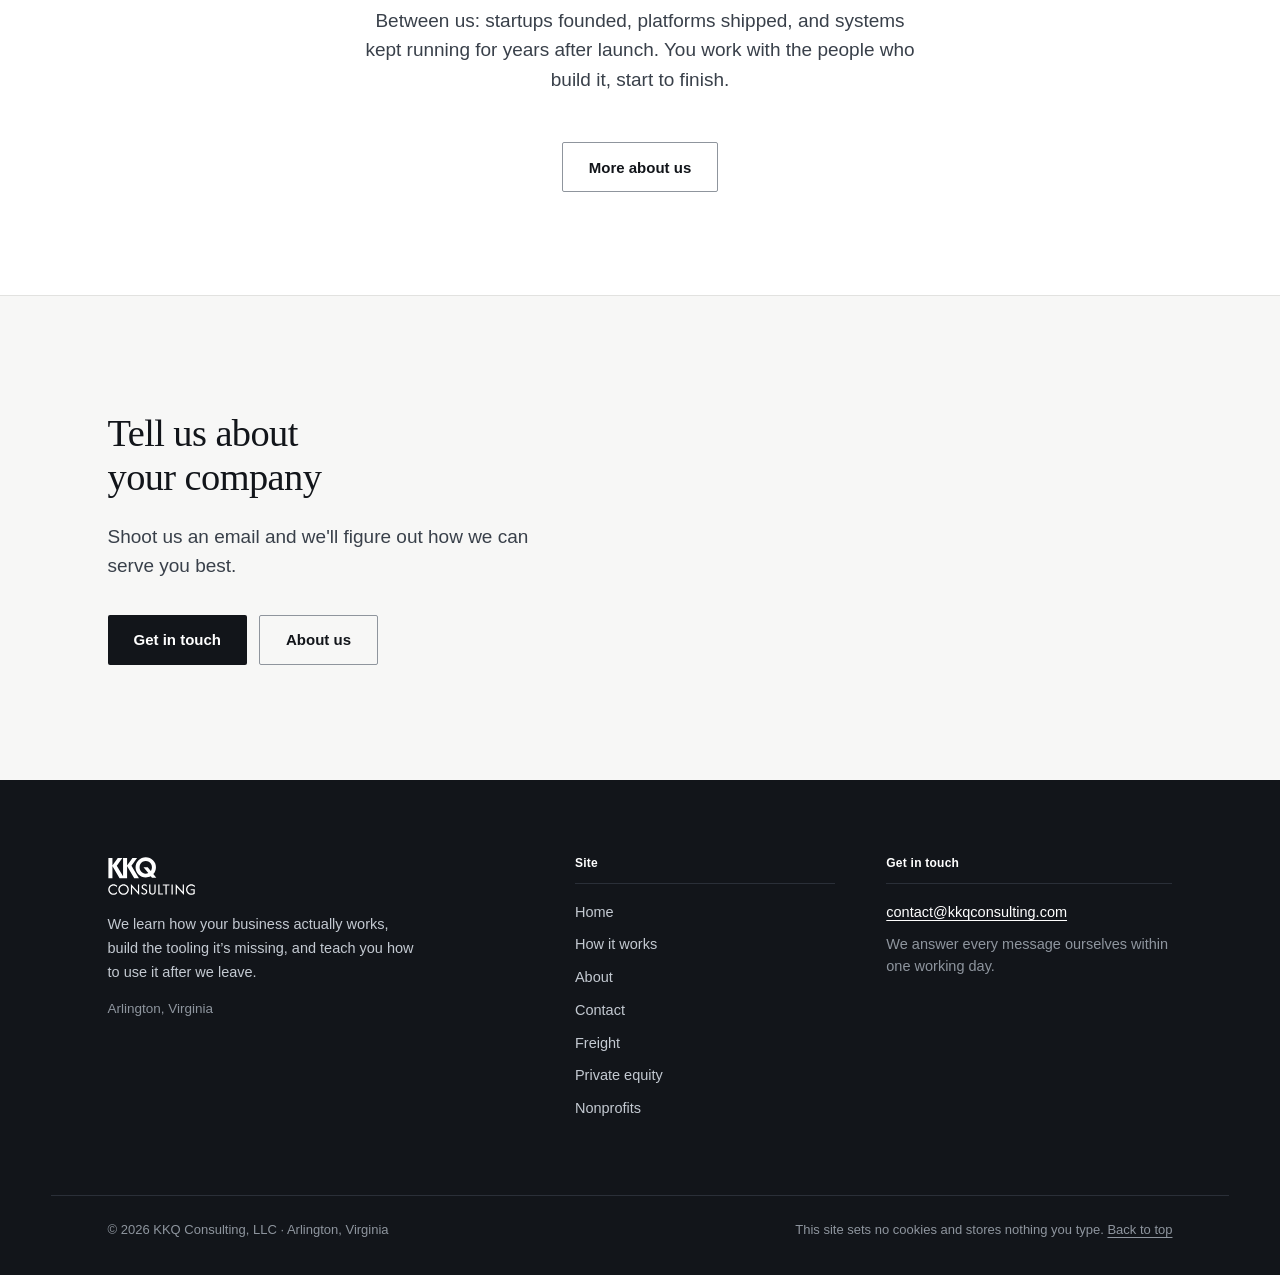
==== commit cce360c9: "Copy updates and video toggle affordance Copy: - Team heading -> "Run by a small team of passionate " ====
--- a/index.html
+++ b/index.html
@@ -169,7 +169,7 @@
 </div></section>
 
 <section id="who"><div class="wrap">
-  <div class="head"><h2>A small team that has built and run its own products.</h2>
+  <div class="head"><h2>Run by a small team of passionate builders and coders</h2>
     <p class="lede">Between us: startups founded, platforms shipped, and systems kept running for years after launch. You work with the people who build it, start to finish.</p></div>
   <div class="hero-btns">
     <a class="btn btn-g btn-lg" href="/about">More about us</a>
@@ -177,8 +177,8 @@
 </div></section>
 
 <section class="cta" id="contact"><div class="wrap">
-  <h2>Tell us what you are working on.</h2>
-  <p class="lede">Get in touch and we will tell you what we would do about it.</p>
+  <h2>Tell us about your company</h2>
+  <p class="lede">Shoot us an email and we'll figure out how we can serve you best.</p>
   <div class="hero-btns">
     <a class="btn btn-p btn-lg" href="/contact">Get in touch</a>
     <a class="btn btn-g btn-lg" href="/about">About us</a>
@@ -190,7 +190,7 @@
   <div class="wrap f-top">
     <div class="f-about">
       <a href="/" class="brand"><img src="/logoWhite.svg" alt="KKQ Consulting" width="65" height="28" loading="lazy"></a>
-      <p>We learn how a business actually works, build the tooling it is missing, and teach your people to run it without us.</p>
+      <p>We learn how your business actually works, build the tooling it’s missing, and teach you how to use it after we leave.</p>
       <p class="f-loc">Arlington, Virginia</p>
     </div>
 
@@ -240,6 +240,9 @@
   };
   v.addEventListener('play', function () { sync(false); });
   v.addEventListener('pause', function () { sync(true); });
+  // A control for something that cannot play is worse than no control: if the
+  // source fails, drop the button and leave the poster as the backdrop.
+  v.addEventListener('error', function () { btn.hidden = true; });
 
   // The source is attached on demand so the clip stays out of the LCP window.
   var loaded = false;
--- a/style.css
+++ b/style.css
@@ -133,13 +133,14 @@
 
 /* play/pause */
 .vtoggle{position:absolute;right:var(--gutter);bottom:clamp(18px,3vw,28px);z-index:2;
-  width:42px;height:42px;display:grid;place-items:center;cursor:pointer;
-  color:#fff;background:rgba(9,11,15,.42);border:1px solid rgba(255,255,255,.34);
+  width:46px;height:46px;display:grid;place-items:center;cursor:pointer;
+  color:#fff;background:rgba(9,11,15,.62);border:1px solid rgba(255,255,255,.55);
+  box-shadow:0 1px 10px rgba(6,8,12,.35);
   border-radius:50%;-webkit-backdrop-filter:blur(6px);backdrop-filter:blur(6px);
   transition:background .18s cubic-bezier(.22,1,.36,1),border-color .18s,transform .18s}
 .vtoggle:hover{background:rgba(9,11,15,.66);border-color:rgba(255,255,255,.7)}
 .vtoggle:active{transform:scale(.94)}
-.vtoggle svg{width:14px;height:14px;fill:currentColor;display:block}
+.vtoggle svg{width:15px;height:15px;fill:currentColor;display:block}
 /* optical centring: the play triangle reads left-heavy inside a circle */
 .vtoggle .i-play{display:none;margin-left:2px}
 .vtoggle[data-paused="true"] .i-play{display:block}
@@ -298,8 +299,8 @@
    :has() scopes this to the one page that actually plays video. */
 body:has(.hero-v video) > nav{backdrop-filter:none;-webkit-backdrop-filter:none;background:#fff}
 body:has(.hero-v video) .vtoggle{backdrop-filter:none;-webkit-backdrop-filter:none;
-  background:rgba(9,11,15,.55)}
-body:has(.hero-v video) .vtoggle:hover{background:rgba(9,11,15,.72)}
+  background:rgba(9,11,15,.72)}
+body:has(.hero-v video) .vtoggle:hover{background:rgba(9,11,15,.86)}
 
 
 /* Three practices on the homepage hub: stack until there is room for all three
@@ -413,3 +414,10 @@
   .steps-h .st h3{font-size:clamp(19px,1.6vw,22px)}
   .steps-h .st p{max-width:none}
 }
+
+/* --- the team section reads as a centred statement, not a left column ----- */
+/* wider measure than the left-aligned sections: a centred statement wants
+   two balanced lines, not three narrow ones */
+#who .head{text-align:center;margin-inline:auto;max-width:36rem}
+#who .head .lede{margin-inline:auto}
+#who .hero-btns{justify-content:center}
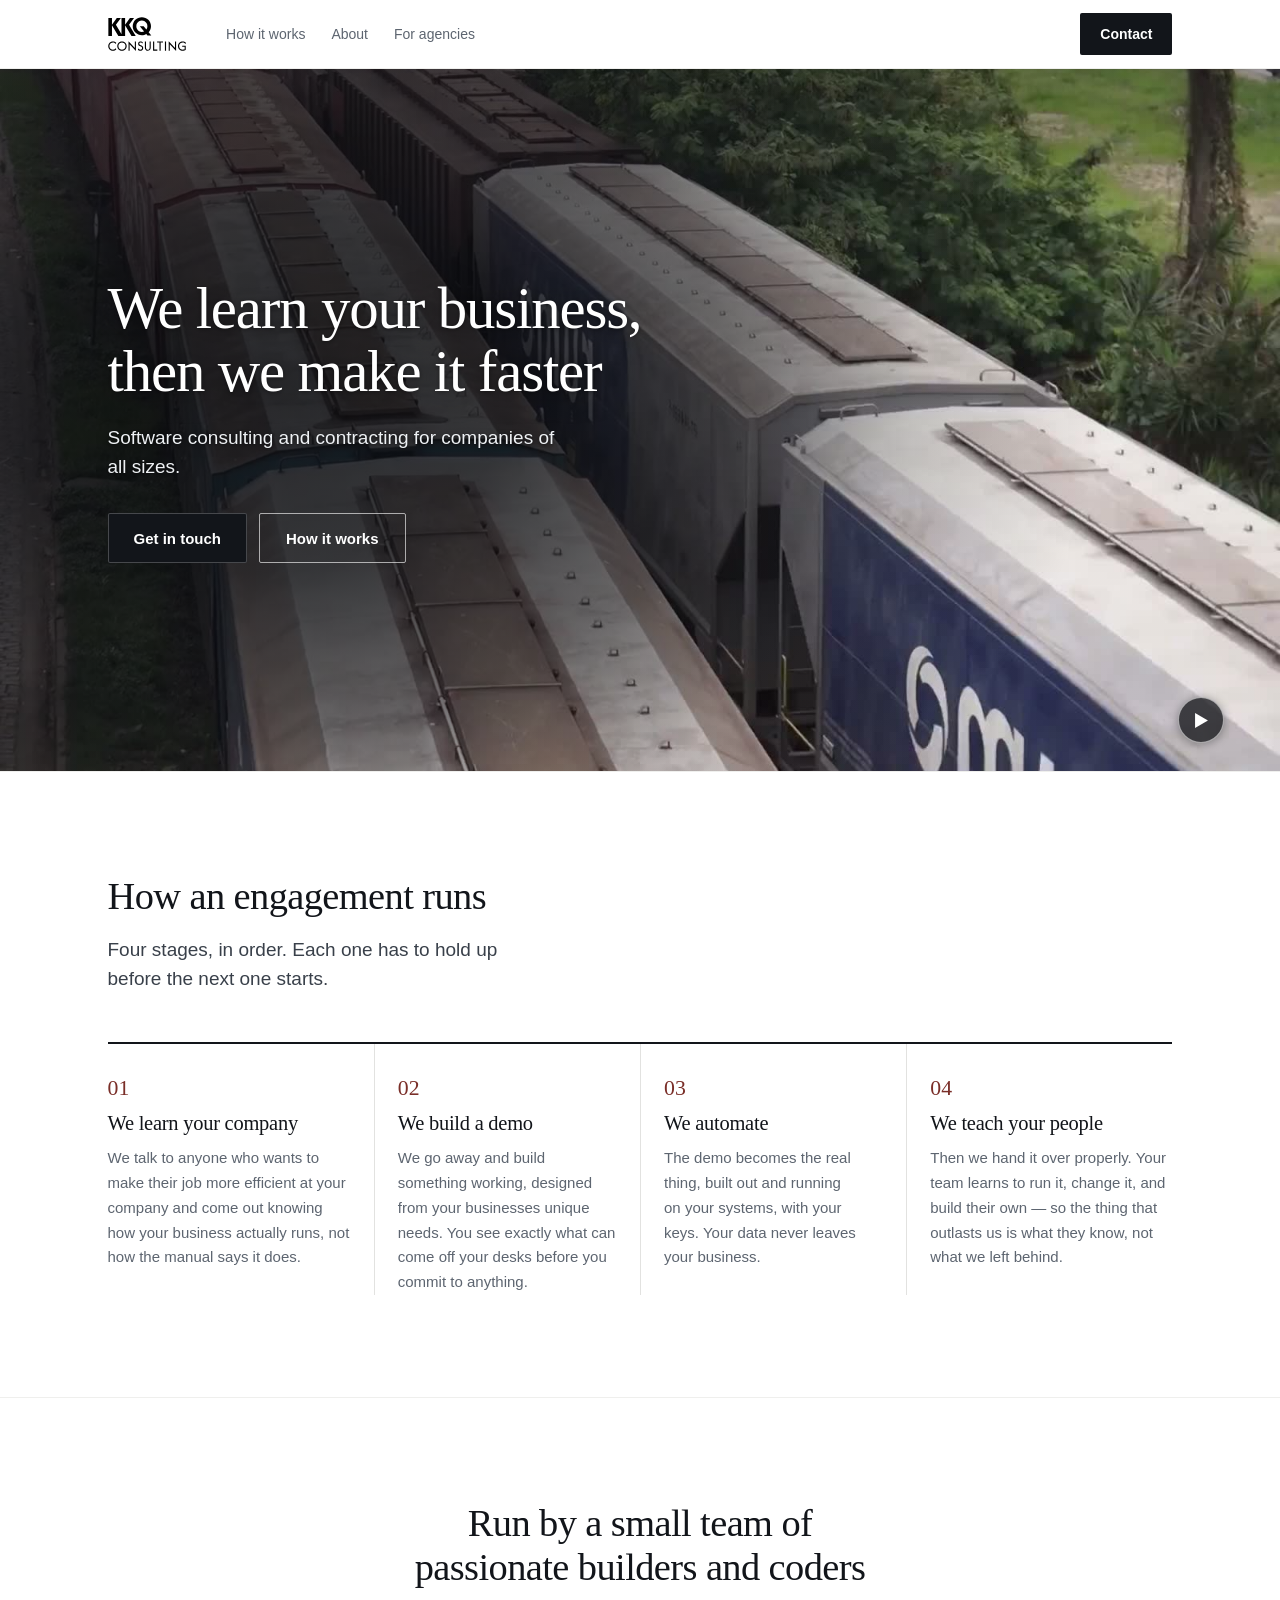
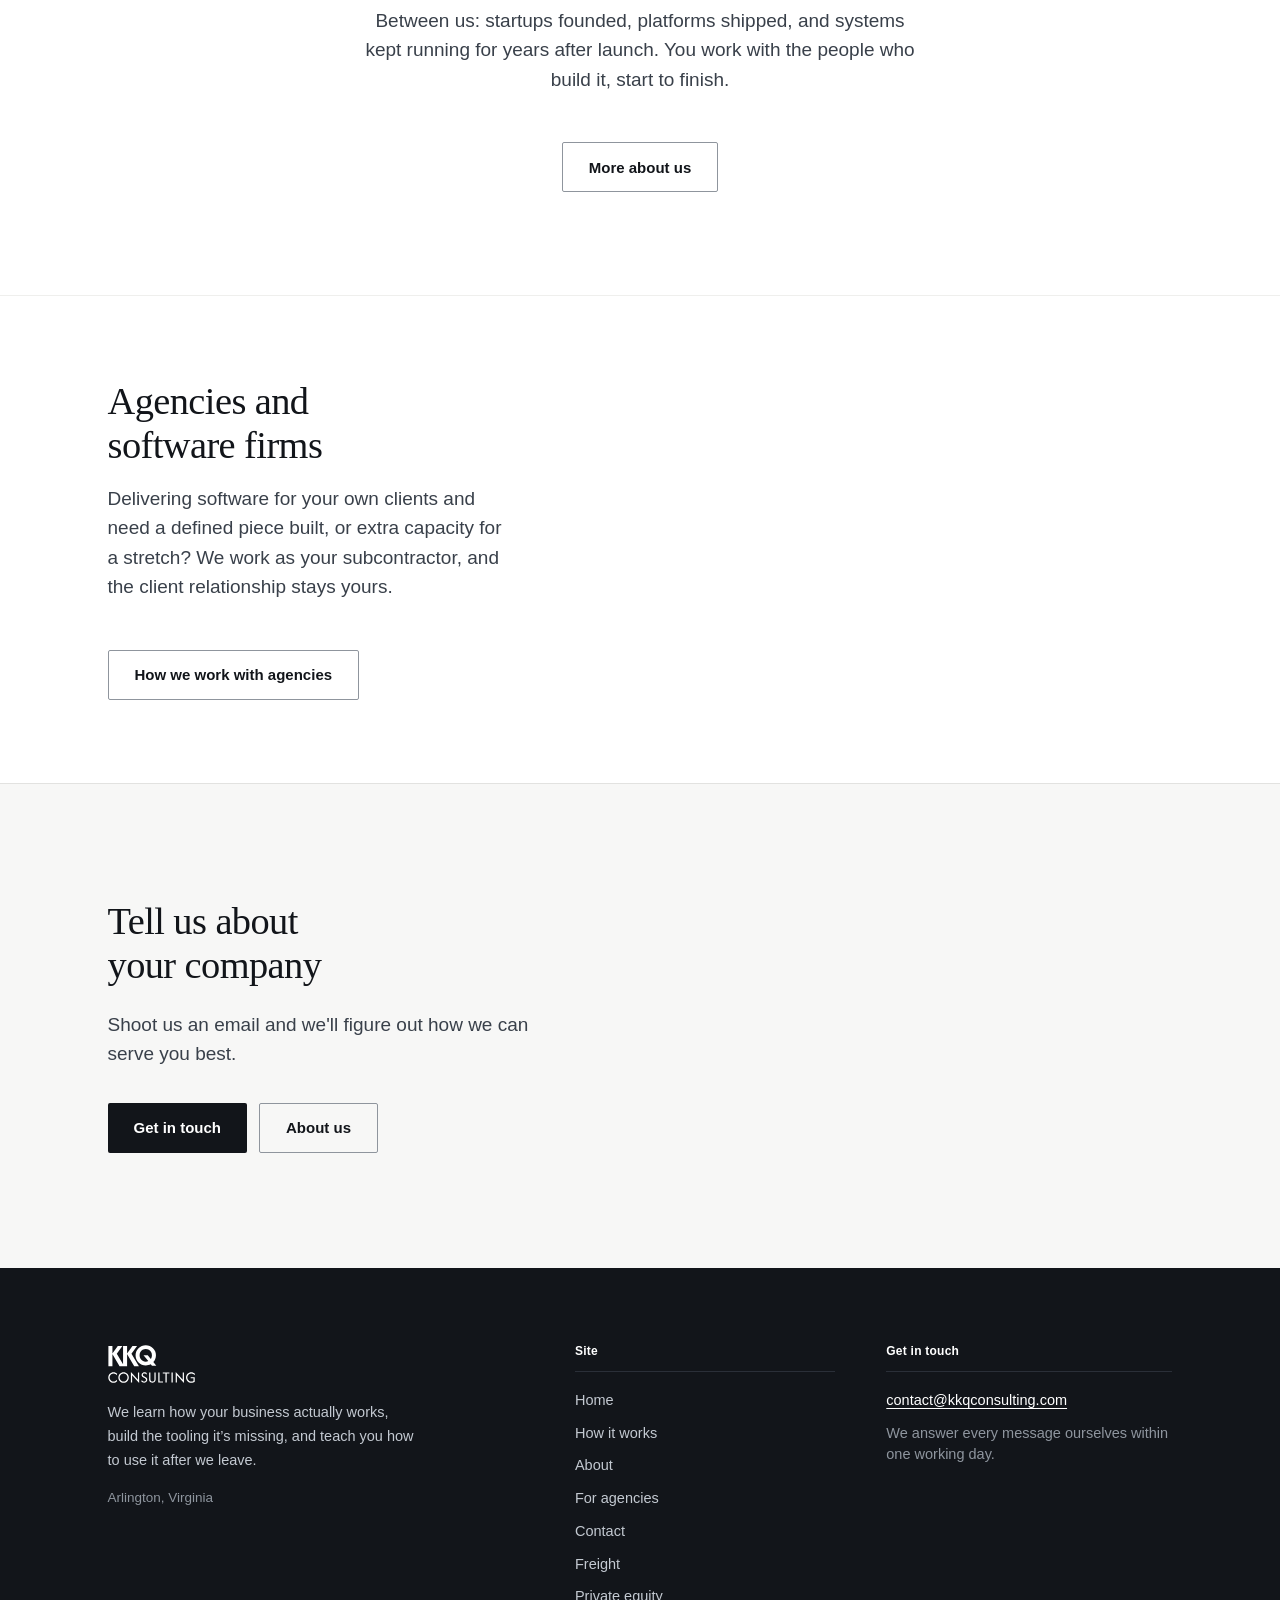
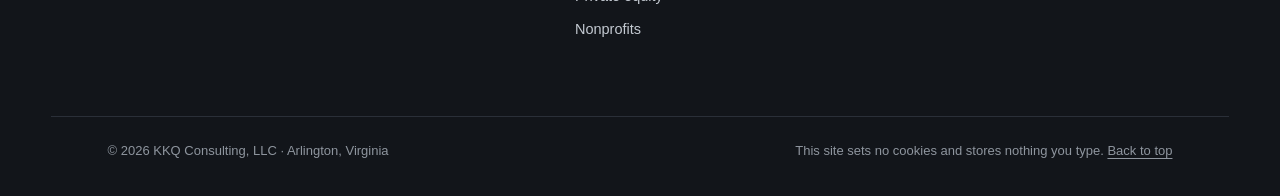
==== commit 5d4b5cc5: "Add For agencies page and links to it New /agencies page for agencies and software firms that subcon" ====
--- a/index.html
+++ b/index.html
@@ -111,7 +111,7 @@
 <nav><div class="nav-in">
   <a href="/" class="brand"><img src="/logoBlack.svg" alt="KKQ Consulting" width="65" height="28"></a>
   <div class="nav-links">
-    <a href="/#how">How it works</a><a href="/about">About</a>
+    <a href="/#how">How it works</a><a href="/about">About</a><a href="/agencies">For agencies</a>
   </div>
   <div class="nav-cta"><a href="/contact" class="btn btn-p">Contact</a></div>
 </div></nav>
@@ -176,6 +176,14 @@
   </div>
 </div></section>
 
+<section id="agencies"><div class="wrap">
+  <div class="head"><h2>Agencies and software firms</h2>
+    <p class="lede">Delivering software for your own clients and need a defined piece built, or extra capacity for a stretch? We work as your subcontractor, and the client relationship stays yours.</p></div>
+  <div class="hero-btns">
+    <a class="btn btn-g btn-lg" href="/agencies">How we work with agencies</a>
+  </div>
+</div></section>
+
 <section class="cta" id="contact"><div class="wrap">
   <h2>Tell us about your company</h2>
   <p class="lede">Shoot us an email and we'll figure out how we can serve you best.</p>
@@ -200,6 +208,7 @@
         <li><a href="/">Home</a></li>
         <li><a href="/#how">How it works</a></li>
         <li><a href="/about">About</a></li>
+        <li><a href="/agencies">For agencies</a></li>
         <li><a href="/contact">Contact</a></li>
         <li><a href="https://freight.kkqconsulting.com/">Freight</a></li>
         <li><a href="https://pe.kkqconsulting.com/">Private equity</a></li>
@@ -272,6 +281,10 @@
   } else {
     window.addEventListener('load', start, { once: true });
   }
+
+  btn.addEventListener('click', function () {
+    if (v.paused) { start(); } else { v.pause(); }
+  });
 })();
 </script>
 </body>
